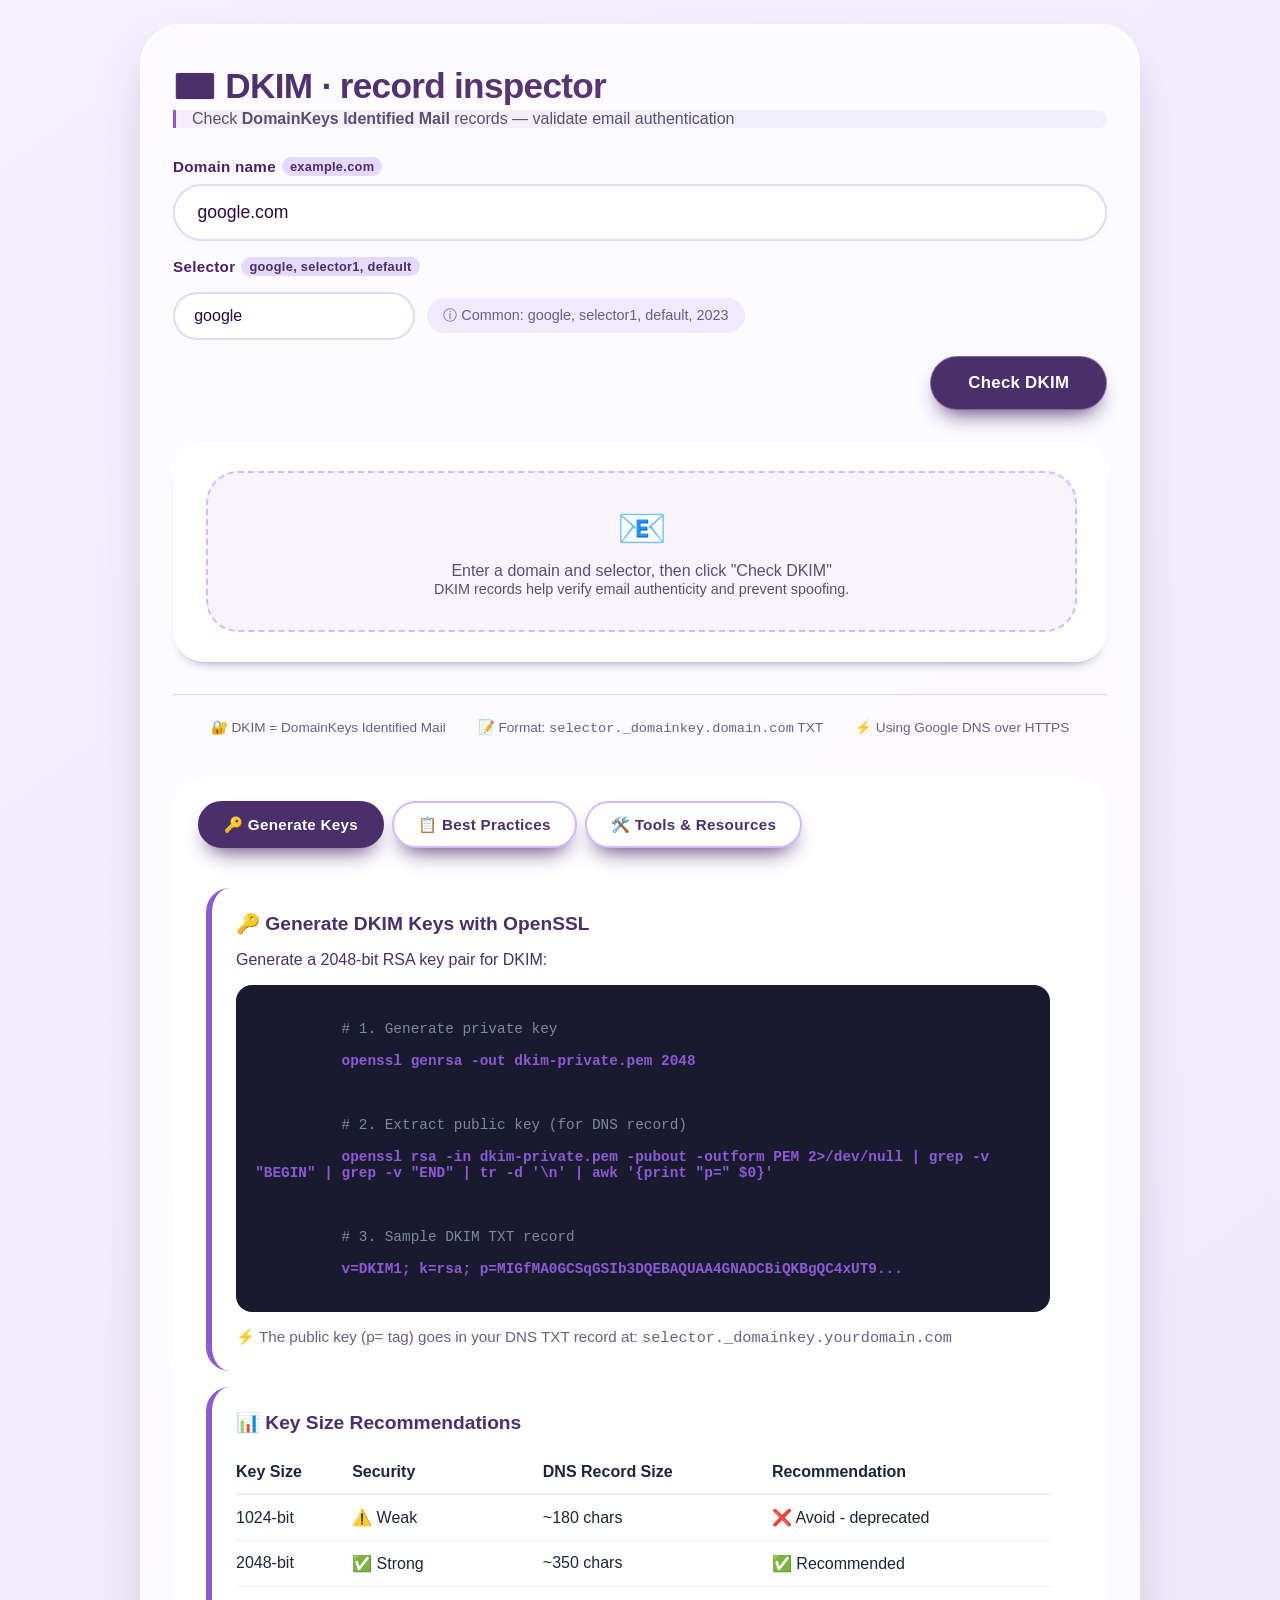
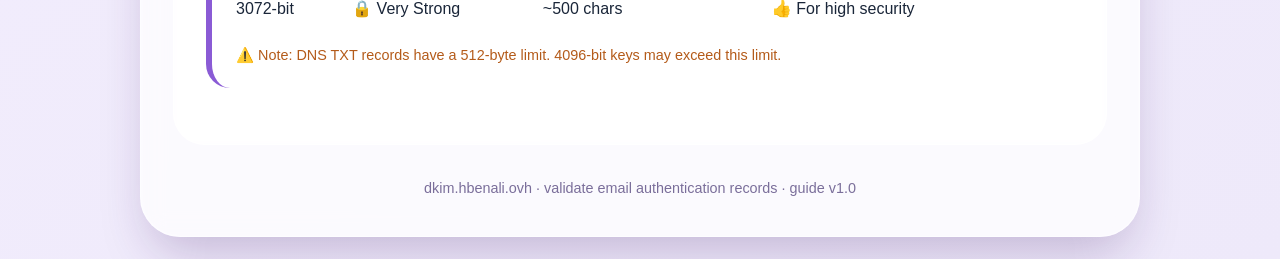
==== index.html @ 78fd2ccc "Add index.html" ====
<!DOCTYPE html>
<html lang="en">
<head>
  <meta charset="UTF-8">
  <meta name="viewport" content="width=device-width, initial-scale=1.0">
  <title>DKIM · record inspector & validator</title>
  
  <!-- SVG Favicon -->
  <link rel="icon" type="image/svg+xml" href="/favicon.svg">
  <link rel="alternate icon" href="/favicon.ico">
  <link rel="apple-touch-icon" href="/favicon.svg">
  <meta name="theme-color" content="#4a2f6b">
  
  <!-- modern clean CSS -->
  <style>
    * {
      margin: 0;
      padding: 0;
      box-sizing: border-box;
    }

    body {
      background: linear-gradient(145deg, #f5f0ff 0%, #eee9fa 100%);
      font-family: 'Inter', -apple-system, BlinkMacSystemFont, 'Segoe UI', Roboto, Helvetica, Arial, sans-serif;
      min-height: 100vh;
      display: flex;
      align-items: center;
      justify-content: center;
      padding: 1.5rem;
      color: #1a2639;
    }

    .glass-card {
      background: rgba(255, 255, 255, 0.75);
      backdrop-filter: blur(12px);
      -webkit-backdrop-filter: blur(12px);
      border-radius: 2.5rem;
      box-shadow: 0 25px 50px -12px rgba(60, 20, 100, 0.25), inset 0 1px 2px rgba(255,255,255,0.8);
      width: 100%;
      max-width: 1000px;
      padding: 2.5rem 2rem;
      border: 1px solid rgba(255,255,255,0.5);
      transition: box-shadow 0.2s;
    }

    h1 {
      font-size: 2.2rem;
      font-weight: 600;
      letter-spacing: -0.02em;
      background: linear-gradient(135deg, #4a2f6b, #6b3f7c);
      -webkit-background-clip: text;
      background-clip: text;
      color: transparent;
      margin-bottom: 0.2rem;
      display: flex;
      align-items: center;
      gap: 0.4rem;
    }

    .subhead {
      font-size: 1rem;
      font-weight: 400;
      color: #5a4e77;
      margin-bottom: 1.8rem;
      border-left: 3px solid #8a5bd5;
      padding-left: 1rem;
      background: rgba(90, 75, 140, 0.06);
      border-radius: 0 8px 8px 0;
    }

    .subhead code {
      background: #2f1e5e10;
      padding: 0.2rem 0.5rem;
      border-radius: 30px;
      font-weight: 500;
      color: #4a1e72;
    }

    .input-group {
      display: flex;
      flex-direction: column;
      gap: 0.5rem;
      margin-bottom: 2rem;
    }

    label {
      font-weight: 550;
      font-size: 0.95rem;
      letter-spacing: 0.02em;
      color: #4a1e6b;
      display: flex;
      align-items: center;
      gap: 6px;
    }

    label i {
      font-style: normal;
      background: #e4d9ff;
      padding: 2px 8px;
      border-radius: 30px;
      font-size: 0.8rem;
      color: #4a305c;
    }

    .domain-input-wrapper {
      display: flex;
      flex-wrap: wrap;
      gap: 0.75rem;
      align-items: center;
    }

    #domainInput {
      flex: 1 1 260px;
      padding: 1rem 1.4rem;
      font-size: 1.1rem;
      background: white;
      border: 2px solid rgba(100, 75, 200, 0.2);
      border-radius: 60px;
      outline: none;
      font-weight: 450;
      color: #2a0b3b;
      transition: 0.15s;
      box-shadow: 0 4px 8px rgba(0, 0, 0, 0.02);
    }

    #domainInput:focus {
      border-color: #7a5bd5;
      box-shadow: 0 8px 18px -8px rgba(100, 75, 200, 0.3);
    }

    #domainInput::placeholder {
      color: #ab9bc7;
      font-weight: 350;
      font-size: 1rem;
    }

    .selector-wrapper {
      display: flex;
      flex-wrap: wrap;
      gap: 0.75rem;
      align-items: center;
      margin-top: 0.5rem;
    }

    #selectorInput {
      flex: 0 1 200px;
      padding: 0.8rem 1.2rem;
      font-size: 1rem;
      background: white;
      border: 2px solid rgba(100, 75, 200, 0.2);
      border-radius: 60px;
      outline: none;
      font-weight: 450;
      color: #2a0b3b;
    }

    #selectorInput:focus {
      border-color: #7a5bd5;
    }

    .selector-help {
      font-size: 0.9rem;
      color: #6a5e8a;
      background: #f0e9ff;
      padding: 0.5rem 1rem;
      border-radius: 40px;
    }

    button {
      background: #4a2f6b;
      border: none;
      padding: 1rem 2.3rem;
      border-radius: 60px;
      font-weight: 600;
      font-size: 1.05rem;
      color: white;
      cursor: pointer;
      display: inline-flex;
      align-items: center;
      justify-content: center;
      gap: 8px;
      box-shadow: 0 12px 22px -10px #4a2f6b;
      transition: all 0.2s;
      border: 1px solid rgba(255, 255, 255, 0.3);
      letter-spacing: 0.3px;
      white-space: nowrap;
    }

    button:hover {
      background: #3a1f5b;
      transform: scale(1.02);
      box-shadow: 0 18px 28px -10px #3a1f5b;
    }

    button:active {
      transform: scale(0.98);
    }

    button:disabled {
      opacity: 0.5;
      pointer-events: none;
      filter: grayscale(0.3);
    }

    .loader {
      display: inline-block;
      width: 1.1rem;
      height: 1.1rem;
      border: 2px solid rgba(255,255,255,0.3);
      border-top: 2px solid white;
      border-radius: 50%;
      animation: spin 0.8s linear infinite;
      margin-right: 6px;
    }

    @keyframes spin { 0% { transform: rotate(0deg); } 100% { transform: rotate(360deg); } }

    .result-area {
      background: rgba(255,255,255,0.6);
      backdrop-filter: blur(4px);
      border-radius: 2rem;
      padding: 1.8rem 1.8rem 1.8rem 2rem;
      border: 1px solid white;
      margin-top: 1rem;
      box-shadow: inset 0 2px 4px rgba(255,255,255,0.8), 0 8px 14px -12px #2a1e5e;
    }

    .result-header {
      display: flex;
      align-items: center;
      gap: 12px;
      margin-bottom: 1.5rem;
      flex-wrap: wrap;
    }

    .result-header h2 {
      font-size: 1.3rem;
      font-weight: 550;
      color: #2a1b51;
    }

    .badge-domain {
      background: #e2d0ff;
      border-radius: 40px;
      padding: 0.3rem 1rem;
      font-family: 'SF Mono', 'Fira Code', monospace;
      font-weight: 550;
      font-size: 1rem;
      color: #2a123d;
      word-break: break-all;
      border: 1px solid white;
    }

    .record-card {
      background: white;
      border-radius: 30px;
      padding: 1.5rem;
      margin-bottom: 1rem;
      box-shadow: 0 4px 10px -6px #2a1e6b30;
      border-left: 6px solid #7a5bd5;
      font-family: 'SF Mono', 'Fira Code', monospace;
      font-size: 0.95rem;
      overflow-x: auto;
      white-space: pre-wrap;
      word-break: break-all;
    }

    .record-meta {
      display: flex;
      gap: 1rem;
      flex-wrap: wrap;
      margin-bottom: 1rem;
      padding-bottom: 1rem;
      border-bottom: 1px solid #f0e9ff;
    }

    .meta-item {
      background: #f0e9ff;
      padding: 0.4rem 1rem;
      border-radius: 30px;
      font-size: 0.9rem;
      color: #3a2a5a;
    }

    .validation-badge {
      display: inline-flex;
      align-items: center;
      gap: 0.3rem;
      padding: 0.4rem 1rem;
      border-radius: 30px;
      font-weight: 500;
    }

    .valid {
      background: #e1f7e1;
      color: #1a6b1a;
    }

    .invalid {
      background: #ffe1e1;
      color: #a13030;
    }

    .warning {
      background: #fff4e1;
      color: #b45b1a;
    }

    .tag-list {
      display: flex;
      flex-wrap: wrap;
      gap: 0.5rem;
      margin: 1rem 0;
    }

    .tag {
      background: #e9e0ff;
      padding: 0.3rem 0.8rem;
      border-radius: 20px;
      font-size: 0.85rem;
      font-family: monospace;
    }

    .tag-key {
      font-weight: 600;
      color: #4a2f6b;
    }

    .tag-value {
      color: #1a1a3a;
    }

    .empty-state {
      background: #f8f4ff;
      padding: 2rem 2rem;
      border-radius: 2rem;
      color: #5a4e77;
      font-weight: 400;
      display: flex;
      flex-direction: column;
      align-items: center;
      gap: 0.6rem;
      border: 2px dashed #d0bbff;
      text-align: center;
    }

    .empty-state span {
      font-size: 2.5rem;
    }

    .error-message {
      background: #ffeae9;
      border-left: 6px solid #d14545;
      padding: 1.3rem 1.8rem;
      border-radius: 40px;
      color: #a13030;
      font-weight: 480;
      display: flex;
      gap: 12px;
      align-items: center;
      box-shadow: 0 6px 12px -6px #d1454530;
    }

    /* New styles for guide section */
    .guide-section {
      margin-top: 2.5rem;
      padding: 1.5rem;
      background: rgba(255, 255, 255, 0.5);
      backdrop-filter: blur(4px);
      border-radius: 2rem;
      border: 1px solid rgba(255, 255, 255, 0.8);
    }

    .guide-tabs {
      display: flex;
      gap: 0.5rem;
      margin-bottom: 1.5rem;
      flex-wrap: wrap;
    }

    .tab-btn {
      background: white;
      border: 2px solid #d0bbff;
      padding: 0.8rem 1.5rem;
      border-radius: 40px;
      font-size: 0.95rem;
      font-weight: 600;
      color: #4a2f6b;
      cursor: pointer;
      transition: all 0.2s;
    }

    .tab-btn.active {
      background: #4a2f6b;
      color: white;
      border-color: #4a2f6b;
    }

    .tab-btn:hover {
      background: #e9d9ff;
      border-color: #8a5bd5;
    }

    .tab-btn.active:hover {
      background: #3a1f5b;
    }

    .tab-content {
      display: none;
      padding: 1rem 0.5rem;
    }

    .tab-content.active {
      display: block;
    }

    .guide-card {
      background: white;
      border-radius: 1.5rem;
      padding: 1.5rem;
      margin-bottom: 1rem;
      border-left: 6px solid #8a5bd5;
    }

    .guide-card h3 {
      color: #4a2f6b;
      margin-bottom: 1rem;
      font-size: 1.2rem;
      display: flex;
      align-items: center;
      gap: 0.5rem;
    }

    .code-block {
      background: #1a1a2e;
      color: #f0e9ff;
      padding: 1.2rem;
      border-radius: 1rem;
      font-family: 'SF Mono', monospace;
      font-size: 0.9rem;
      overflow-x: auto;
      white-space: pre-wrap;
      margin: 1rem 0;
    }

    .command-line {
      color: #8a5bd5;
      font-weight: 600;
    }

    .comment {
      color: #7a8b9c;
    }

    .recommendation-list {
      list-style: none;
    }

    .recommendation-list li {
      padding: 0.8rem 0;
      border-bottom: 1px solid #f0e9ff;
      display: flex;
      align-items: center;
      gap: 1rem;
    }

    .recommendation-list li:last-child {
      border-bottom: none;
    }

    .rec-icon {
      font-size: 1.2rem;
      min-width: 2rem;
    }

    .rec-content {
      flex: 1;
    }

    .rec-title {
      font-weight: 600;
      color: #4a2f6b;
    }

    .rec-desc {
      font-size: 0.9rem;
      color: #6a5e8a;
    }

    .tool-grid {
      display: grid;
      grid-template-columns: repeat(auto-fit, minmax(250px, 1fr));
      gap: 1rem;
      margin-top: 1rem;
    }

    .tool-card {
      background: #f8f4ff;
      border-radius: 1.2rem;
      padding: 1.2rem;
      text-align: center;
    }

    .tool-card a {
      color: #4a2f6b;
      text-decoration: none;
      font-weight: 600;
    }

    .tool-card a:hover {
      text-decoration: underline;
    }

    .note {
      margin-top: 2rem;
      font-size: 0.85rem;
      color: #6a5e8a;
      display: flex;
      justify-content: center;
      gap: 2rem;
      flex-wrap: wrap;
      border-top: 1px solid #ddd0fa;
      padding-top: 1.5rem;
    }

    .note a {
      color: #4a2f6b;
      font-weight: 550;
      text-decoration: none;
      border-bottom: 1px dotted;
    }

    .note a:hover { border-bottom: 2px solid; }

    footer {
      margin-top: 2.2rem;
      text-align: center;
      font-size: 0.9rem;
      color: #7a6e9a;
    }
  </style>
</head>
<body>
<div class="glass-card">
  <h1>
    <span>📧 DKIM · record inspector</span>
  </h1>
  <div class="subhead">
    Check <strong>DomainKeys Identified Mail</strong> records — validate email authentication
  </div>

  <!-- main input group -->
  <div class="input-group">
    <label>
      <span>Domain name</span>
      <i>example.com</i>
    </label>
    <div class="domain-input-wrapper">
      <input type="text" id="domainInput" placeholder="e.g. example.com" value="google.com" spellcheck="false" autocomplete="off">
    </div>
    
    <label style="margin-top: 0.5rem;">
      <span>Selector</span>
      <i>google, selector1, default</i>
    </label>
    <div class="selector-wrapper">
      <input type="text" id="selectorInput" placeholder="e.g. google" value="google">
      <span class="selector-help">ⓘ Common: google, selector1, default, 2023</span>
    </div>
    
    <div style="display: flex; justify-content: flex-end; margin-top: 0.5rem;">
      <button id="checkBtn">
        <span id="btnText">Check DKIM</span>
        <span id="btnLoader" style="display: none;"></span>
      </button>
    </div>
  </div>

  <!-- dynamic result card -->
  <div class="result-area" id="resultContainer">
    <!-- default info / placeholder -->
    <div class="empty-state" id="placeholderState">
      <span>📧</span>
      <div>Enter a domain and selector, then click "Check DKIM"<br> <span style="font-size:0.9rem;">DKIM records help verify email authenticity and prevent spoofing.</span></div>
    </div>

    <!-- these sections are dynamically filled -->
    <div id="recordsContainer" style="display: none;"></div>
    <div id="errorContainer" style="display: none;"></div>
  </div>

  <!-- DKIM explanation -->
  <div class="note">
    <span>🔐 DKIM = DomainKeys Identified Mail</span>
    <span>📝 Format: <code>selector._domainkey.domain.com</code> TXT</span>
    <span>⚡ Using Google DNS over HTTPS</span>
  </div>

  <!-- NEW: How to Generate DKIM Keys & Recommendations Section -->
  <div class="guide-section">
    <div class="guide-tabs">
      <button class="tab-btn active" id="tabGenerate">🔑 Generate Keys</button>
      <button class="tab-btn" id="tabRecommend">📋 Best Practices</button>
      <button class="tab-btn" id="tabTools">🛠️ Tools & Resources</button>
    </div>

    <!-- Generate Keys Tab -->
    <div class="tab-content active" id="generateTab">
      <div class="guide-card">
        <h3>🔑 Generate DKIM Keys with OpenSSL</h3>
        <p style="margin-bottom: 1rem; color: #4a2f6b;">Generate a 2048-bit RSA key pair for DKIM:</p>
        
        <div class="code-block">
          <span class="comment"># 1. Generate private key</span><br>
          <span class="command-line">openssl genrsa -out dkim-private.pem 2048</span><br><br>
          
          <span class="comment"># 2. Extract public key (for DNS record)</span><br>
          <span class="command-line">openssl rsa -in dkim-private.pem -pubout -outform PEM 2>/dev/null | grep -v "BEGIN" | grep -v "END" | tr -d '\n' | awk '{print "p=" $0}'</span><br><br>
          
          <span class="comment"># 3. Sample DKIM TXT record</span><br>
          <span class="command-line">v=DKIM1; k=rsa; p=MIGfMA0GCSqGSIb3DQEBAQUAA4GNADCBiQKBgQC4xUT9...</span>
        </div>

        <p style="margin-top: 1rem; font-size: 0.95rem; color: #6a5e8a;">
          ⚡ The public key (p= tag) goes in your DNS TXT record at: <code>selector._domainkey.yourdomain.com</code>
        </p>
      </div>

      <div class="guide-card">
        <h3>📊 Key Size Recommendations</h3>
        <table style="width: 100%; border-collapse: collapse;">
          <tr style="border-bottom: 2px solid #f0e9ff;">
            <th style="text-align: left; padding: 0.8rem 0;">Key Size</th>
            <th style="text-align: left; padding: 0.8rem 0;">Security</th>
            <th style="text-align: left; padding: 0.8rem 0;">DNS Record Size</th>
            <th style="text-align: left; padding: 0.8rem 0;">Recommendation</th>
          </tr>
          <tr style="border-bottom: 1px solid #f0e9ff;">
            <td style="padding: 0.8rem 0;">1024-bit</td>
            <td style="padding: 0.8rem 0;">⚠️ Weak</td>
            <td style="padding: 0.8rem 0;">~180 chars</td>
            <td style="padding: 0.8rem 0;">❌ Avoid - deprecated</td>
          </tr>
          <tr style="border-bottom: 1px solid #f0e9ff;">
            <td style="padding: 0.8rem 0;">2048-bit</td>
            <td style="padding: 0.8rem 0;">✅ Strong</td>
            <td style="padding: 0.8rem 0;">~350 chars</td>
            <td style="padding: 0.8rem 0;">✅ Recommended</td>
          </tr>
          <tr>
            <td style="padding: 0.8rem 0;">3072-bit</td>
            <td style="padding: 0.8rem 0;">🔒 Very Strong</td>
            <td style="padding: 0.8rem 0;">~500 chars</td>
            <td style="padding: 0.8rem 0;">👍 For high security</td>
          </tr>
        </table>
        <p style="margin-top: 1rem; font-size: 0.9rem; color: #b45b1a;">
          ⚠️ Note: DNS TXT records have a 512-byte limit. 4096-bit keys may exceed this limit.
        </p>
      </div>
    </div>

    <!-- Best Practices Tab -->
    <div class="tab-content" id="recommendTab">
      <div class="guide-card">
        <h3>📋 DKIM Best Practices (2026)</h3>
        <ul class="recommendation-list">
          <li>
            <span class="rec-icon">🔑</span>
            <div class="rec-content">
              <div class="rec-title">Use 2048-bit keys minimum</div>
              <div class="rec-desc">1024-bit is considered weak and may be rejected by some receivers</div>
            </div>
          </li>
          <li>
            <span class="rec-icon">🔄</span>
            <div class="rec-content">
              <div class="rec-title">Rotate keys every 6-12 months</div>
              <div class="rec-desc">Generate new keys and update DNS before expiring old ones</div>
            </div>
          </li>
          <li>
            <span class="rec-icon">📝</span>
            <div class="rec-content">
              <div class="rec-title">Use multiple selectors</div>
              <div class="rec-desc">Maintain at least two selectors for smooth key rotation (e.g., selector1, selector2)</div>
            </div>
          </li>
          <li>
            <span class="rec-icon">⚙️</span>
            <div class="rec-content">
              <div class="rec-title">Include all required tags</div>
              <div class="rec-desc">v=DKIM1, p=[public key] are mandatory. Add h=sha256 for better security</div>
            </div>
          </li>
          <li>
            <span class="rec-icon">🌐</span>
            <div class="rec-content">
              <div class="rec-title">Publish DKIM for all sending domains</div>
              <div class="rec-desc">Even if you don't send much, it prevents impersonation</div>
            </div>
          </li>
          <li>
            <span class="rec-icon">📊</span>
            <div class="rec-content">
              <div class="rec-title">Monitor DKIM alignment with DMARC</div>
              <div class="rec-desc">Use DMARC reports to ensure your DKIM is being validated</div>
            </div>
          </li>
        </ul>
      </div>

      <div class="guide-card">
        <h3>🔧 DKIM Tag Reference</h3>
        <table style="width: 100%; border-collapse: collapse;">
          <tr style="border-bottom: 2px solid #f0e9ff;">
            <th style="text-align: left; padding: 0.5rem;">Tag</th>
            <th style="text-align: left; padding: 0.5rem;">Required</th>
            <th style="text-align: left; padding: 0.5rem;">Description</th>
          </tr>
          <tr style="border-bottom: 1px solid #f0e9ff;">
            <td style="padding: 0.5rem;"><code>v=</code></td>
            <td style="padding: 0.5rem;">✅ Yes</td>
            <td style="padding: 0.5rem;">Version - must be "DKIM1"</td>
          </tr>
          <tr style="border-bottom: 1px solid #f0e9ff;">
            <td style="padding: 0.5rem;"><code>p=</code></td>
            <td style="padding: 0.5rem;">✅ Yes</td>
            <td style="padding: 0.5rem;">Public key (base64)</td>
          </tr>
          <tr style="border-bottom: 1px solid #f0e9ff;">
            <td style="padding: 0.5rem;"><code>k=</code></td>
            <td style="padding: 0.5rem;">❌ No</td>
            <td style="padding: 0.5rem;">Key type (rsa is default)</td>
          </tr>
          <tr style="border-bottom: 1px solid #f0e9ff;">
            <td style="padding: 0.5rem;"><code>h=</code></td>
            <td style="padding: 0.5rem;">❌ No</td>
            <td style="padding: 0.5rem;">Hash algorithms (sha256 recommended)</td>
          </tr>
          <tr style="border-bottom: 1px solid #f0e9ff;">
            <td style="padding: 0.5rem;"><code>s=</code></td>
            <td style="padding: 0.5rem;">❌ No</td>
            <td style="padding: 0.5rem;">Service type (email is default)</td>
          </tr>
          <tr>
            <td style="padding: 0.5rem;"><code>t=</code></td>
            <td style="padding: 0.5rem;">❌ No</td>
            <td style="padding: 0.5rem;">Flags (y=testing, s=strict)</td>
          </tr>
        </table>
      </div>
    </div>

    <!-- Tools & Resources Tab -->
    <div class="tab-content" id="toolsTab">
      <div class="tool-grid">
        <div class="tool-card">
          <div style="font-size: 2rem; margin-bottom: 0.5rem;">🔧</div>
          <a href="https://www.dkimcore.org/tools/" target="_blank">DKIM Core Tools</a>
          <p style="font-size: 0.85rem; color: #6a5e8a; margin-top: 0.5rem;">Key generation and validation</p>
        </div>
        <div class="tool-card">
          <div style="font-size: 2rem; margin-bottom: 0.5rem;">📨</div>
          <a href="https://www.mail-tester.com/" target="_blank">Mail Tester</a>
          <p style="font-size: 0.85rem; color: #6a5e8a; margin-top: 0.5rem;">Check your email authentication</p>
        </div>
        <div class="tool-card">
          <div style="font-size: 2rem; margin-bottom: 0.5rem;">🔍</div>
          <a href="https://dmarcian.com/dkim-inspector/" target="_blank">DMARCIAN DKIM Inspector</a>
          <p style="font-size: 0.85rem; color: #6a5e8a; margin-top: 0.5rem;">Advanced DKIM validation</p>
        </div>
        <div class="tool-card">
          <div style="font-size: 2rem; margin-bottom: 0.5rem;">📊</div>
          <a href="https://www.dmarcanalyzer.com/dkim/dkim-check/" target="_blank">DKIM Checker</a>
          <p style="font-size: 0.85rem; color: #6a5e8a; margin-top: 0.5rem;">Alternative validation tool</p>
        </div>
      </div>

      <div class="guide-card" style="margin-top: 1rem;">
        <h3>📚 Command Line Tools</h3>
        <div class="code-block">
          <span class="comment"># Generate with OpenSSL (Linux/macOS)</span><br>
          <span class="command-line">openssl genrsa -out private.pem 2048</span><br>
          <span class="command-line">openssl rsa -in private.pem -pubout -out public.pem</span><br><br>
          
          <span class="comment"># Using Python (alternative)</span><br>
          <span class="command-line">python3 -c "from Crypto.PublicKey import RSA; key = RSA.generate(2048); print(key.export_key().decode()); print(key.publickey().export_key().decode())"</span>
        </div>
      </div>
    </div>
  </div>

  <footer>
    dkim.hbenali.ovh · validate email authentication records · guide v1.0
  </footer>
</div>

<script>
  (function() {
    // DOM elements
    const domainInput = document.getElementById('domainInput');
    const selectorInput = document.getElementById('selectorInput');
    const checkBtn = document.getElementById('checkBtn');
    const btnText = document.getElementById('btnText');
    const btnLoader = document.getElementById('btnLoader');
    const resultContainer = document.getElementById('resultContainer');
    const placeholderState = document.getElementById('placeholderState');
    const recordsContainer = document.getElementById('recordsContainer');
    const errorContainer = document.getElementById('errorContainer');

    // Tab elements
    const tabGenerate = document.getElementById('tabGenerate');
    const tabRecommend = document.getElementById('tabRecommend');
    const tabTools = document.getElementById('tabTools');
    const generateTab = document.getElementById('generateTab');
    const recommendTab = document.getElementById('recommendTab');
    const toolsTab = document.getElementById('toolsTab');

    // Tab switching
    function switchTab(activeTab, activeContent) {
      // Remove active class from all tabs
      [tabGenerate, tabRecommend, tabTools].forEach(t => t.classList.remove('active'));
      [generateTab, recommendTab, toolsTab].forEach(t => t.classList.remove('active'));
      
      // Add active class to selected tab and content
      activeTab.classList.add('active');
      activeContent.classList.add('active');
    }

    tabGenerate.addEventListener('click', () => switchTab(tabGenerate, generateTab));
    tabRecommend.addEventListener('click', () => switchTab(tabRecommend, recommendTab));
    tabTools.addEventListener('click', () => switchTab(tabTools, toolsTab));

    // Helper to show/hide containers
    function setActiveView(view) {
      placeholderState.style.display = 'none';
      recordsContainer.style.display = 'none';
      errorContainer.style.display = 'none';
      
      if (view === 'placeholder') {
        placeholderState.style.display = 'flex';
      } else if (view === 'records') {
        recordsContainer.style.display = 'block';
      } else if (view === 'error') {
        errorContainer.style.display = 'block';
      }
    }

    // Initial state
    setActiveView('placeholder');

    // Parse DKIM record and extract tags
    function parseDKIMRecord(record) {
      const tags = [];
      // Remove quotes and split by semicolons
      let cleanRecord = record.replace(/^"|"$/g, '').replace(/\\"/g, '"');
      
      // Split by semicolons but respect quoted strings
      const parts = cleanRecord.split(';');
      
      for (let part of parts) {
        part = part.trim();
        if (!part) continue;
        
        const match = part.match(/^([a-zA-Z0-9]+)=(.+)$/);
        if (match) {
          tags.push({
            key: match[1],
            value: match[2].replace(/^"|"$/g, '') // Remove surrounding quotes
          });
        }
      }
      return tags;
    }

    // Validate DKIM record
    function validateDKIM(tags) {
      const validation = {
        valid: true,
        messages: [],
        warnings: []
      };

      const tagMap = {};
      tags.forEach(t => tagMap[t.key] = t.value);

      // Check required v= tag
      if (!tagMap.v) {
        validation.valid = false;
        validation.messages.push('Missing required "v=DKIM1" tag');
      } else if (tagMap.v !== 'DKIM1') {
        validation.valid = false;
        validation.messages.push('Version must be "DKIM1"');
      }

      // Check for public key
      if (!tagMap.p) {
        validation.valid = false;
        validation.messages.push('Missing public key (p= tag)');
      } else if (tagMap.p === '') {
        validation.warnings.push('Public key is empty (revoked)');
      }

      // Check key type
      if (tagMap.k && tagMap.k !== 'rsa') {
        validation.warnings.push(`Uncommon key type: ${tagMap.k}`);
      }

      // Check hash algorithms
      if (tagMap.h) {
        const hashes = tagMap.h.split(':');
        if (hashes.includes('sha1')) {
          validation.warnings.push('SHA-1 is deprecated for DKIM');
        }
      }

      // Check service types
      if (tagMap.s && tagMap.s !== '*') {
        const services = tagMap.s.split(':');
        if (!services.includes('email')) {
          validation.warnings.push('Service type may not include email');
        }
      }

      return validation;
    }

    // Render DKIM record with validation
    function renderDKIMResult(domain, selector, record) {
      const tags = parseDKIMRecord(record);
      const validation = validateDKIM(tags);
      
      let tagsHtml = '';
      tags.forEach(tag => {
        tagsHtml += `
          <span class="tag">
            <span class="tag-key">${escapeHtml(tag.key)}</span>=<span class="tag-value">${escapeHtml(tag.value)}</span>
          </span>
        `;
      });

      let validationHtml = '';
      if (validation.valid) {
        validationHtml += `<span class="validation-badge valid">✅ Valid DKIM record</span>`;
      } else {
        validationHtml += `<span class="validation-badge invalid">❌ Invalid DKIM record</span>`;
      }
      
      validation.messages.forEach(msg => {
        validationHtml += `<span class="validation-badge invalid">⚠️ ${escapeHtml(msg)}</span>`;
      });
      
      validation.warnings.forEach(warning => {
        validationHtml += `<span class="validation-badge warning">⚠️ ${escapeHtml(warning)}</span>`;
      });

      const dkimDomain = `${selector}._domainkey.${domain}`;

      recordsContainer.innerHTML = `
        <div class="result-header">
          <h2>📨 DKIM record for</h2>
          <span class="badge-domain">${escapeHtml(dkimDomain)}</span>
        </div>
        
        <div class="record-meta">
          <span class="meta-item">📌 Selector: ${escapeHtml(selector)}</span>
          <span class="meta-item">🌐 Domain: ${escapeHtml(domain)}</span>
        </div>
        
        <div class="tag-list">
          ${tagsHtml}
        </div>
        
        <div style="display: flex; flex-wrap: wrap; gap: 0.5rem; margin: 1rem 0;">
          ${validationHtml}
        </div>
        
        <div class="record-card">
          ${escapeHtml(record)}
        </div>
        
        <div style="margin-top: 1rem; font-size:0.9rem; background: #f0e9ff; padding:1rem; border-radius:30px;">
          <strong>📋 DNS lookup:</strong> ${escapeHtml(dkimDomain)} IN TXT
        </div>
      `;
    }

    // Escape HTML
    function escapeHtml(unsafe) {
      if (!unsafe) return '';
      return unsafe.replace(/[&<>"]/g, function(m) {
        if (m === '&') return '&amp;';
        if (m === '<') return '&lt;';
        if (m === '>') return '&gt;';
        if (m === '"') return '&quot;';
        return m;
      });
    }

    // Loading state
    function setLoading(isLoading) {
      checkBtn.disabled = isLoading;
      btnText.textContent = isLoading ? 'Checking' : 'Check DKIM';
      btnLoader.style.display = isLoading ? 'inline-block' : 'none';
      btnLoader.className = isLoading ? 'loader' : '';
    }

    // DKIM lookup function
    async function queryDKIM(domain, selector) {
      let cleanDomain = domain.trim().replace(/\.+$/, '');
      let cleanSelector = selector.trim().replace(/\.+$/, '');
      
      if (!cleanDomain) throw new Error('Please enter a domain');
      if (!cleanSelector) throw new Error('Please enter a selector');
      
      // Construct DKIM domain: selector._domainkey.domain.com
      const dkimDomain = `${cleanSelector}._domainkey.${cleanDomain}`;
      
      const url = `https://dns.google/resolve?name=${encodeURIComponent(dkimDomain)}&type=TXT`;
      
      const response = await fetch(url);
      if (!response.ok) throw new Error(`DNS query failed (HTTP ${response.status})`);
      
      const data = await response.json();
      
      if (data.Status === 3) {
        throw new Error(`No DKIM record found for "${dkimDomain}"`);
      } else if (data.Status !== 0) {
        const reason = data.Comment || `DNS error code ${data.Status}`;
        throw new Error(`DNS lookup error: ${reason}`);
      }
      
      const answers = data.Answer || [];
      // Find TXT records (type 16)
      const txtRecords = answers.filter(r => r.type === 16);
      
      if (txtRecords.length === 0) {
        throw new Error(`No TXT records found for "${dkimDomain}"`);
      }
      
      // Combine multiple strings if needed (DKIM records can be split)
      let fullRecord = '';
      txtRecords.forEach(r => {
        if (r.data) {
          // TXT data might be quoted, remove outer quotes
          let txt = r.data.replace(/^"|"$/g, '');
          fullRecord += txt;
        }
      });
      
      return {
        domain: cleanDomain,
        selector: cleanSelector,
        dkimDomain: dkimDomain,
        record: fullRecord,
        raw: txtRecords
      };
    }

    // Main lookup function
    async function performLookup() {
      const domain = domainInput.value.trim();
      const selector = selectorInput.value.trim();
      
      if (!domain || !selector) {
        setActiveView('error');
        errorContainer.innerHTML = `
          <div class="error-message">
            <span style="font-size:2rem;">⚠️</span>
            <div><strong>Missing information</strong><br>Please enter both domain and selector</div>
          </div>
        `;
        return;
      }
      
      setLoading(true);
      try {
        const result = await queryDKIM(domain, selector);
        renderDKIMResult(result.domain, result.selector, result.record);
        setActiveView('records');
      } catch (err) {
        errorContainer.innerHTML = `
          <div class="error-message">
            <span style="font-size:2rem;">⚠️</span>
            <div><strong>Error checking DKIM</strong><br>${escapeHtml(err.message)}</div>
          </div>
        `;
        setActiveView('error');
      } finally {
        setLoading(false);
      }
    }

    // Event listeners
    checkBtn.addEventListener('click', performLookup);
    
    domainInput.addEventListener('keypress', (e) => {
      if (e.key === 'Enter') performLookup();
    });
    
    selectorInput.addEventListener('keypress', (e) => {
      if (e.key === 'Enter') performLookup();
    });

    // Handle URL parameters
    function handleUrlParameter() {
      const urlParams = new URLSearchParams(window.location.search);
      const domainParam = urlParams.get('domain');
      const selectorParam = urlParams.get('selector');
      
      if (domainParam) domainInput.value = domainParam;
      if (selectorParam) selectorInput.value = selectorParam;
      
      if (domainParam && selectorParam) {
        performLookup();
      }
    }

    window.addEventListener('load', handleUrlParameter);
  })();
</script>
</body>
</html>
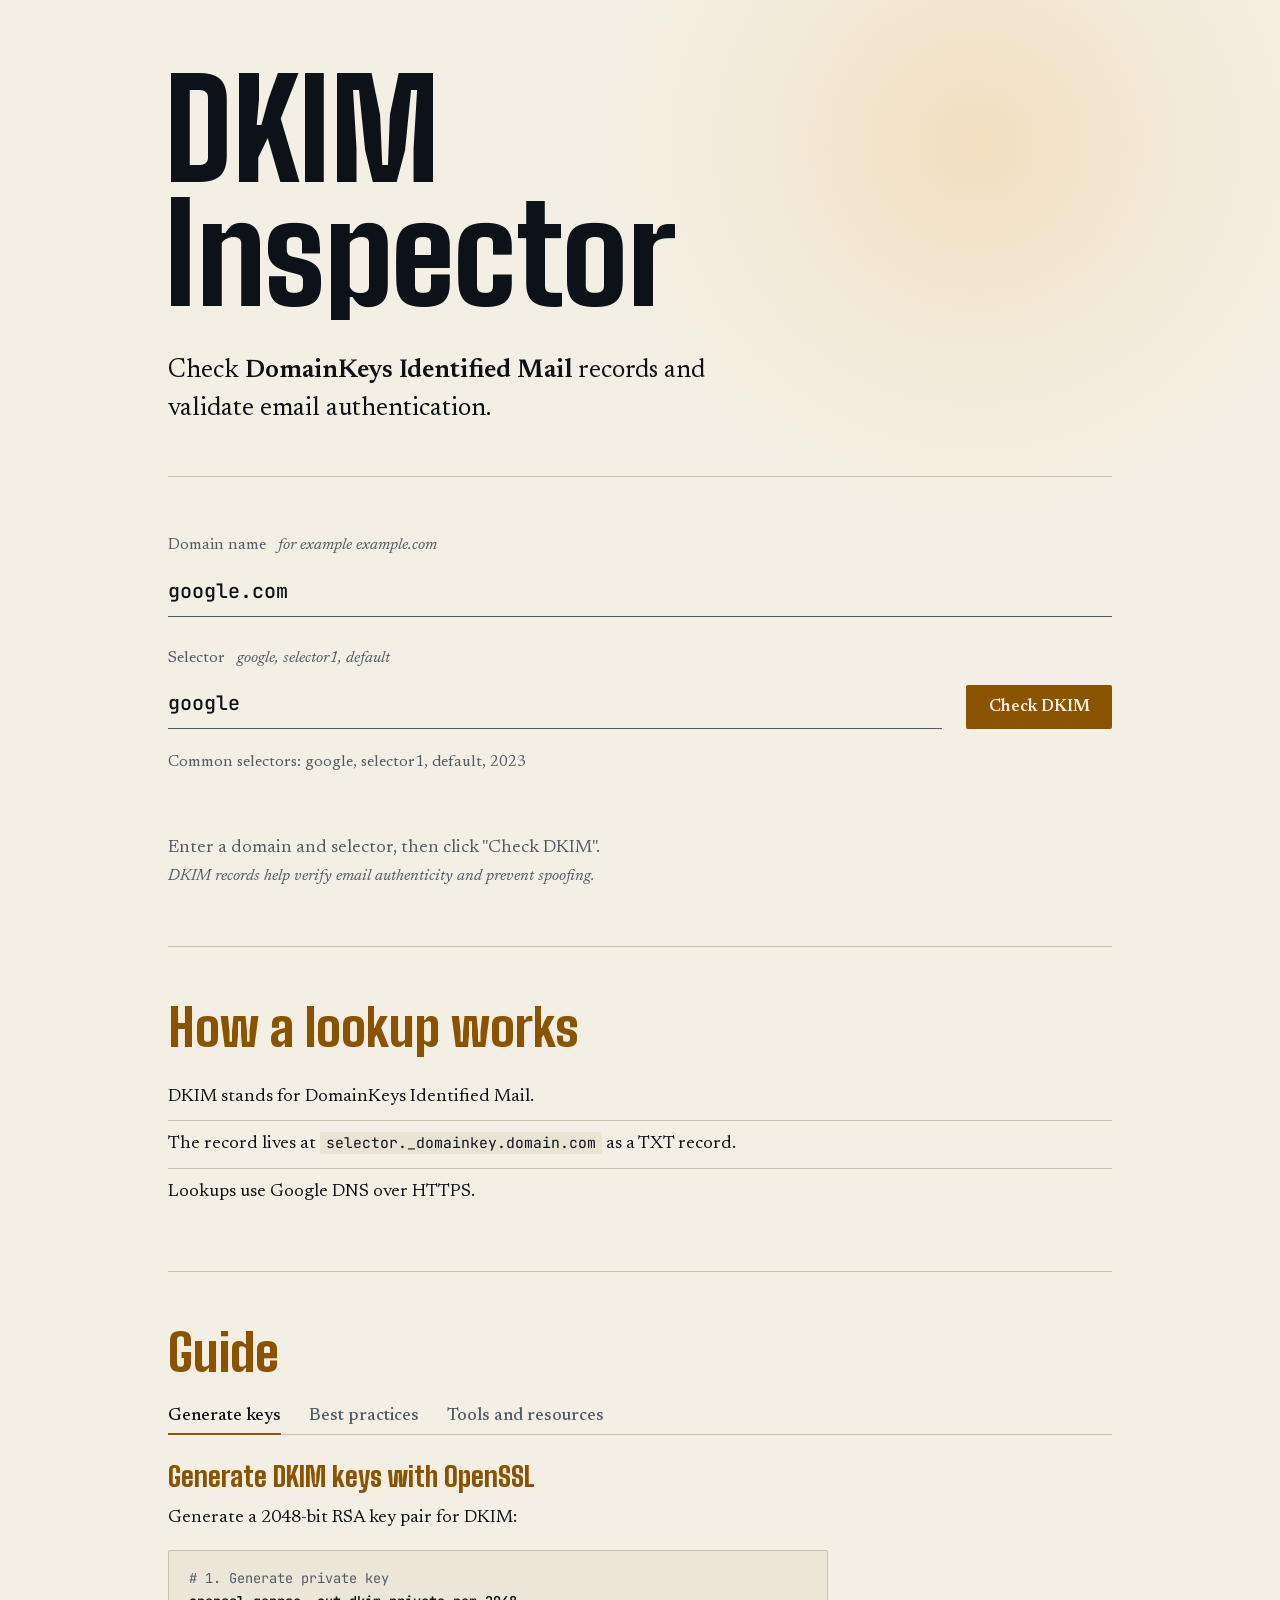
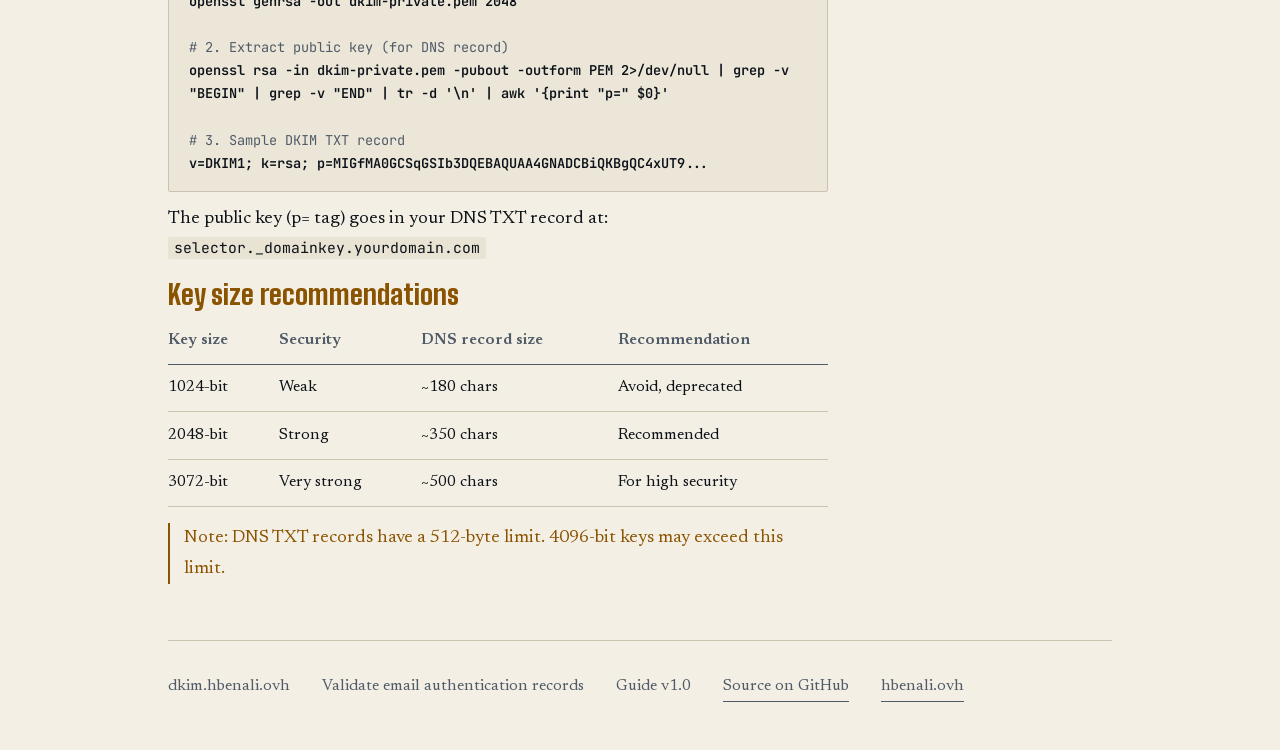
==== commit 4a97cc80: "feat: redesign in the new dark editorial system with system light mode Same visual system as the sib" ====
--- a/index.html
+++ b/index.html
@@ -3,1122 +3,163 @@
 <head>
   <meta charset="UTF-8">
   <meta name="viewport" content="width=device-width, initial-scale=1.0">
-  <title>DKIM · record inspector & validator</title>
-  
-  <!-- SVG Favicon -->
+  <title>DKIM · record inspector &amp; validator</title>
+
+  <meta http-equiv="Content-Security-Policy" content="default-src 'self'; script-src 'self'; style-src 'self'; font-src 'self'; img-src 'self' data:; connect-src 'self' https://dns.google; object-src 'none'; base-uri 'self'; form-action 'self'">
+  <meta name="referrer" content="strict-origin-when-cross-origin">
+
   <link rel="icon" type="image/svg+xml" href="/favicon.svg">
   <link rel="alternate icon" href="/favicon.ico">
-  <link rel="apple-touch-icon" href="/favicon.svg">
-  <meta name="theme-color" content="#4a2f6b">
-  
-  <!-- modern clean CSS -->
-  <style>
-    * {
-      margin: 0;
-      padding: 0;
-      box-sizing: border-box;
-    }
+  <link rel="apple-touch-icon" href="/apple-touch-icon.png">
+  <meta name="color-scheme" content="dark light">
+  <meta name="theme-color" content="#0c1218" media="(prefers-color-scheme: dark)">
+  <meta name="theme-color" content="#f4efe4" media="(prefers-color-scheme: light)">
 
-    body {
-      background: linear-gradient(145deg, #f5f0ff 0%, #eee9fa 100%);
-      font-family: 'Inter', -apple-system, BlinkMacSystemFont, 'Segoe UI', Roboto, Helvetica, Arial, sans-serif;
-      min-height: 100vh;
-      display: flex;
-      align-items: center;
-      justify-content: center;
-      padding: 1.5rem;
-      color: #1a2639;
-    }
-
-    .glass-card {
-      background: rgba(255, 255, 255, 0.75);
-      backdrop-filter: blur(12px);
-      -webkit-backdrop-filter: blur(12px);
-      border-radius: 2.5rem;
-      box-shadow: 0 25px 50px -12px rgba(60, 20, 100, 0.25), inset 0 1px 2px rgba(255,255,255,0.8);
-      width: 100%;
-      max-width: 1000px;
-      padding: 2.5rem 2rem;
-      border: 1px solid rgba(255,255,255,0.5);
-      transition: box-shadow 0.2s;
-    }
-
-    h1 {
-      font-size: 2.2rem;
-      font-weight: 600;
-      letter-spacing: -0.02em;
-      background: linear-gradient(135deg, #4a2f6b, #6b3f7c);
-      -webkit-background-clip: text;
-      background-clip: text;
-      color: transparent;
-      margin-bottom: 0.2rem;
-      display: flex;
-      align-items: center;
-      gap: 0.4rem;
-    }
-
-    .subhead {
-      font-size: 1rem;
-      font-weight: 400;
-      color: #5a4e77;
-      margin-bottom: 1.8rem;
-      border-left: 3px solid #8a5bd5;
-      padding-left: 1rem;
-      background: rgba(90, 75, 140, 0.06);
-      border-radius: 0 8px 8px 0;
-    }
-
-    .subhead code {
-      background: #2f1e5e10;
-      padding: 0.2rem 0.5rem;
-      border-radius: 30px;
-      font-weight: 500;
-      color: #4a1e72;
-    }
-
-    .input-group {
-      display: flex;
-      flex-direction: column;
-      gap: 0.5rem;
-      margin-bottom: 2rem;
-    }
-
-    label {
-      font-weight: 550;
-      font-size: 0.95rem;
-      letter-spacing: 0.02em;
-      color: #4a1e6b;
-      display: flex;
-      align-items: center;
-      gap: 6px;
-    }
-
-    label i {
-      font-style: normal;
-      background: #e4d9ff;
-      padding: 2px 8px;
-      border-radius: 30px;
-      font-size: 0.8rem;
-      color: #4a305c;
-    }
-
-    .domain-input-wrapper {
-      display: flex;
-      flex-wrap: wrap;
-      gap: 0.75rem;
-      align-items: center;
-    }
-
-    #domainInput {
-      flex: 1 1 260px;
-      padding: 1rem 1.4rem;
-      font-size: 1.1rem;
-      background: white;
-      border: 2px solid rgba(100, 75, 200, 0.2);
-      border-radius: 60px;
-      outline: none;
-      font-weight: 450;
-      color: #2a0b3b;
-      transition: 0.15s;
-      box-shadow: 0 4px 8px rgba(0, 0, 0, 0.02);
-    }
-
-    #domainInput:focus {
-      border-color: #7a5bd5;
-      box-shadow: 0 8px 18px -8px rgba(100, 75, 200, 0.3);
-    }
-
-    #domainInput::placeholder {
-      color: #ab9bc7;
-      font-weight: 350;
-      font-size: 1rem;
-    }
-
-    .selector-wrapper {
-      display: flex;
-      flex-wrap: wrap;
-      gap: 0.75rem;
-      align-items: center;
-      margin-top: 0.5rem;
-    }
-
-    #selectorInput {
-      flex: 0 1 200px;
-      padding: 0.8rem 1.2rem;
-      font-size: 1rem;
-      background: white;
-      border: 2px solid rgba(100, 75, 200, 0.2);
-      border-radius: 60px;
-      outline: none;
-      font-weight: 450;
-      color: #2a0b3b;
-    }
-
-    #selectorInput:focus {
-      border-color: #7a5bd5;
-    }
-
-    .selector-help {
-      font-size: 0.9rem;
-      color: #6a5e8a;
-      background: #f0e9ff;
-      padding: 0.5rem 1rem;
-      border-radius: 40px;
-    }
-
-    button {
-      background: #4a2f6b;
-      border: none;
-      padding: 1rem 2.3rem;
-      border-radius: 60px;
-      font-weight: 600;
-      font-size: 1.05rem;
-      color: white;
-      cursor: pointer;
-      display: inline-flex;
-      align-items: center;
-      justify-content: center;
-      gap: 8px;
-      box-shadow: 0 12px 22px -10px #4a2f6b;
-      transition: all 0.2s;
-      border: 1px solid rgba(255, 255, 255, 0.3);
-      letter-spacing: 0.3px;
-      white-space: nowrap;
-    }
-
-    button:hover {
-      background: #3a1f5b;
-      transform: scale(1.02);
-      box-shadow: 0 18px 28px -10px #3a1f5b;
-    }
-
-    button:active {
-      transform: scale(0.98);
-    }
-
-    button:disabled {
-      opacity: 0.5;
-      pointer-events: none;
-      filter: grayscale(0.3);
-    }
-
-    .loader {
-      display: inline-block;
-      width: 1.1rem;
-      height: 1.1rem;
-      border: 2px solid rgba(255,255,255,0.3);
-      border-top: 2px solid white;
-      border-radius: 50%;
-      animation: spin 0.8s linear infinite;
-      margin-right: 6px;
-    }
-
-    @keyframes spin { 0% { transform: rotate(0deg); } 100% { transform: rotate(360deg); } }
-
-    .result-area {
-      background: rgba(255,255,255,0.6);
-      backdrop-filter: blur(4px);
-      border-radius: 2rem;
-      padding: 1.8rem 1.8rem 1.8rem 2rem;
-      border: 1px solid white;
-      margin-top: 1rem;
-      box-shadow: inset 0 2px 4px rgba(255,255,255,0.8), 0 8px 14px -12px #2a1e5e;
-    }
-
-    .result-header {
-      display: flex;
-      align-items: center;
-      gap: 12px;
-      margin-bottom: 1.5rem;
-      flex-wrap: wrap;
-    }
-
-    .result-header h2 {
-      font-size: 1.3rem;
-      font-weight: 550;
-      color: #2a1b51;
-    }
-
-    .badge-domain {
-      background: #e2d0ff;
-      border-radius: 40px;
-      padding: 0.3rem 1rem;
-      font-family: 'SF Mono', 'Fira Code', monospace;
-      font-weight: 550;
-      font-size: 1rem;
-      color: #2a123d;
-      word-break: break-all;
-      border: 1px solid white;
-    }
-
-    .record-card {
-      background: white;
-      border-radius: 30px;
-      padding: 1.5rem;
-      margin-bottom: 1rem;
-      box-shadow: 0 4px 10px -6px #2a1e6b30;
-      border-left: 6px solid #7a5bd5;
-      font-family: 'SF Mono', 'Fira Code', monospace;
-      font-size: 0.95rem;
-      overflow-x: auto;
-      white-space: pre-wrap;
-      word-break: break-all;
-    }
-
-    .record-meta {
-      display: flex;
-      gap: 1rem;
-      flex-wrap: wrap;
-      margin-bottom: 1rem;
-      padding-bottom: 1rem;
-      border-bottom: 1px solid #f0e9ff;
-    }
-
-    .meta-item {
-      background: #f0e9ff;
-      padding: 0.4rem 1rem;
-      border-radius: 30px;
-      font-size: 0.9rem;
-      color: #3a2a5a;
-    }
-
-    .validation-badge {
-      display: inline-flex;
-      align-items: center;
-      gap: 0.3rem;
-      padding: 0.4rem 1rem;
-      border-radius: 30px;
-      font-weight: 500;
-    }
-
-    .valid {
-      background: #e1f7e1;
-      color: #1a6b1a;
-    }
-
-    .invalid {
-      background: #ffe1e1;
-      color: #a13030;
-    }
-
-    .warning {
-      background: #fff4e1;
-      color: #b45b1a;
-    }
-
-    .tag-list {
-      display: flex;
-      flex-wrap: wrap;
-      gap: 0.5rem;
-      margin: 1rem 0;
-    }
-
-    .tag {
-      background: #e9e0ff;
-      padding: 0.3rem 0.8rem;
-      border-radius: 20px;
-      font-size: 0.85rem;
-      font-family: monospace;
-    }
-
-    .tag-key {
-      font-weight: 600;
-      color: #4a2f6b;
-    }
-
-    .tag-value {
-      color: #1a1a3a;
-    }
-
-    .empty-state {
-      background: #f8f4ff;
-      padding: 2rem 2rem;
-      border-radius: 2rem;
-      color: #5a4e77;
-      font-weight: 400;
-      display: flex;
-      flex-direction: column;
-      align-items: center;
-      gap: 0.6rem;
-      border: 2px dashed #d0bbff;
-      text-align: center;
-    }
-
-    .empty-state span {
-      font-size: 2.5rem;
-    }
-
-    .error-message {
-      background: #ffeae9;
-      border-left: 6px solid #d14545;
-      padding: 1.3rem 1.8rem;
-      border-radius: 40px;
-      color: #a13030;
-      font-weight: 480;
-      display: flex;
-      gap: 12px;
-      align-items: center;
-      box-shadow: 0 6px 12px -6px #d1454530;
-    }
-
-    /* New styles for guide section */
-    .guide-section {
-      margin-top: 2.5rem;
-      padding: 1.5rem;
-      background: rgba(255, 255, 255, 0.5);
-      backdrop-filter: blur(4px);
-      border-radius: 2rem;
-      border: 1px solid rgba(255, 255, 255, 0.8);
-    }
-
-    .guide-tabs {
-      display: flex;
-      gap: 0.5rem;
-      margin-bottom: 1.5rem;
-      flex-wrap: wrap;
-    }
-
-    .tab-btn {
-      background: white;
-      border: 2px solid #d0bbff;
-      padding: 0.8rem 1.5rem;
-      border-radius: 40px;
-      font-size: 0.95rem;
-      font-weight: 600;
-      color: #4a2f6b;
-      cursor: pointer;
-      transition: all 0.2s;
-    }
-
-    .tab-btn.active {
-      background: #4a2f6b;
-      color: white;
-      border-color: #4a2f6b;
-    }
-
-    .tab-btn:hover {
-      background: #e9d9ff;
-      border-color: #8a5bd5;
-    }
-
-    .tab-btn.active:hover {
-      background: #3a1f5b;
-    }
-
-    .tab-content {
-      display: none;
-      padding: 1rem 0.5rem;
-    }
-
-    .tab-content.active {
-      display: block;
-    }
-
-    .guide-card {
-      background: white;
-      border-radius: 1.5rem;
-      padding: 1.5rem;
-      margin-bottom: 1rem;
-      border-left: 6px solid #8a5bd5;
-    }
-
-    .guide-card h3 {
-      color: #4a2f6b;
-      margin-bottom: 1rem;
-      font-size: 1.2rem;
-      display: flex;
-      align-items: center;
-      gap: 0.5rem;
-    }
-
-    .code-block {
-      background: #1a1a2e;
-      color: #f0e9ff;
-      padding: 1.2rem;
-      border-radius: 1rem;
-      font-family: 'SF Mono', monospace;
-      font-size: 0.9rem;
-      overflow-x: auto;
-      white-space: pre-wrap;
-      margin: 1rem 0;
-    }
-
-    .command-line {
-      color: #8a5bd5;
-      font-weight: 600;
-    }
-
-    .comment {
-      color: #7a8b9c;
-    }
-
-    .recommendation-list {
-      list-style: none;
-    }
-
-    .recommendation-list li {
-      padding: 0.8rem 0;
-      border-bottom: 1px solid #f0e9ff;
-      display: flex;
-      align-items: center;
-      gap: 1rem;
-    }
-
-    .recommendation-list li:last-child {
-      border-bottom: none;
-    }
-
-    .rec-icon {
-      font-size: 1.2rem;
-      min-width: 2rem;
-    }
-
-    .rec-content {
-      flex: 1;
-    }
-
-    .rec-title {
-      font-weight: 600;
-      color: #4a2f6b;
-    }
-
-    .rec-desc {
-      font-size: 0.9rem;
-      color: #6a5e8a;
-    }
-
-    .tool-grid {
-      display: grid;
-      grid-template-columns: repeat(auto-fit, minmax(250px, 1fr));
-      gap: 1rem;
-      margin-top: 1rem;
-    }
-
-    .tool-card {
-      background: #f8f4ff;
-      border-radius: 1.2rem;
-      padding: 1.2rem;
-      text-align: center;
-    }
-
-    .tool-card a {
-      color: #4a2f6b;
-      text-decoration: none;
-      font-weight: 600;
-    }
-
-    .tool-card a:hover {
-      text-decoration: underline;
-    }
-
-    .note {
-      margin-top: 2rem;
-      font-size: 0.85rem;
-      color: #6a5e8a;
-      display: flex;
-      justify-content: center;
-      gap: 2rem;
-      flex-wrap: wrap;
-      border-top: 1px solid #ddd0fa;
-      padding-top: 1.5rem;
-    }
-
-    .note a {
-      color: #4a2f6b;
-      font-weight: 550;
-      text-decoration: none;
-      border-bottom: 1px dotted;
-    }
-
-    .note a:hover { border-bottom: 2px solid; }
-
-    footer {
-      margin-top: 2.2rem;
-      text-align: center;
-      font-size: 0.9rem;
-      color: #7a6e9a;
-    }
-  </style>
+  <link rel="preload" as="font" type="font/woff2" href="/fonts/big-shoulders-latin-wght.woff2" crossorigin>
+  <link rel="preload" as="font" type="font/woff2" href="/fonts/newsreader-latin-wght.woff2" crossorigin>
+  <link rel="stylesheet" href="/site.css?v=1">
 </head>
 <body>
-<div class="glass-card">
-  <h1>
-    <span>📧 DKIM · record inspector</span>
-  </h1>
-  <div class="subhead">
-    Check <strong>DomainKeys Identified Mail</strong> records — validate email authentication
-  </div>
+  <a class="skip" href="#lookup-h">Skip to the inspector</a>
 
-  <!-- main input group -->
-  <div class="input-group">
-    <label>
-      <span>Domain name</span>
-      <i>example.com</i>
-    </label>
-    <div class="domain-input-wrapper">
-      <input type="text" id="domainInput" placeholder="e.g. example.com" value="google.com" spellcheck="false" autocomplete="off">
-    </div>
-    
-    <label style="margin-top: 0.5rem;">
-      <span>Selector</span>
-      <i>google, selector1, default</i>
-    </label>
-    <div class="selector-wrapper">
-      <input type="text" id="selectorInput" placeholder="e.g. google" value="google">
-      <span class="selector-help">ⓘ Common: google, selector1, default, 2023</span>
-    </div>
-    
-    <div style="display: flex; justify-content: flex-end; margin-top: 0.5rem;">
-      <button id="checkBtn">
-        <span id="btnText">Check DKIM</span>
-        <span id="btnLoader" style="display: none;"></span>
-      </button>
-    </div>
-  </div>
+  <header class="hero wrap">
+    <h1 class="display"><span class="line"><span>DKIM</span></span><span class="line"><span>Inspector</span></span></h1>
+    <p class="lead">Check <strong>DomainKeys Identified Mail</strong> records and validate email authentication.</p>
+  </header>
 
-  <!-- dynamic result card -->
-  <div class="result-area" id="resultContainer">
-    <!-- default info / placeholder -->
-    <div class="empty-state" id="placeholderState">
-      <span>📧</span>
-      <div>Enter a domain and selector, then click "Check DKIM"<br> <span style="font-size:0.9rem;">DKIM records help verify email authenticity and prevent spoofing.</span></div>
-    </div>
+  <main>
+    <section class="block wrap lookup" aria-labelledby="lookup-h">
+      <h2 id="lookup-h" class="sr-only">Check a DKIM record</h2>
 
-    <!-- these sections are dynamically filled -->
-    <div id="recordsContainer" style="display: none;"></div>
-    <div id="errorContainer" style="display: none;"></div>
-  </div>
-
-  <!-- DKIM explanation -->
-  <div class="note">
-    <span>🔐 DKIM = DomainKeys Identified Mail</span>
-    <span>📝 Format: <code>selector._domainkey.domain.com</code> TXT</span>
-    <span>⚡ Using Google DNS over HTTPS</span>
-  </div>
-
-  <!-- NEW: How to Generate DKIM Keys & Recommendations Section -->
-  <div class="guide-section">
-    <div class="guide-tabs">
-      <button class="tab-btn active" id="tabGenerate">🔑 Generate Keys</button>
-      <button class="tab-btn" id="tabRecommend">📋 Best Practices</button>
-      <button class="tab-btn" id="tabTools">🛠️ Tools & Resources</button>
-    </div>
-
-    <!-- Generate Keys Tab -->
-    <div class="tab-content active" id="generateTab">
-      <div class="guide-card">
-        <h3>🔑 Generate DKIM Keys with OpenSSL</h3>
-        <p style="margin-bottom: 1rem; color: #4a2f6b;">Generate a 2048-bit RSA key pair for DKIM:</p>
-        
-        <div class="code-block">
-          <span class="comment"># 1. Generate private key</span><br>
-          <span class="command-line">openssl genrsa -out dkim-private.pem 2048</span><br><br>
-          
-          <span class="comment"># 2. Extract public key (for DNS record)</span><br>
-          <span class="command-line">openssl rsa -in dkim-private.pem -pubout -outform PEM 2>/dev/null | grep -v "BEGIN" | grep -v "END" | tr -d '\n' | awk '{print "p=" $0}'</span><br><br>
-          
-          <span class="comment"># 3. Sample DKIM TXT record</span><br>
-          <span class="command-line">v=DKIM1; k=rsa; p=MIGfMA0GCSqGSIb3DQEBAQUAA4GNADCBiQKBgQC4xUT9...</span>
-        </div>
-
-        <p style="margin-top: 1rem; font-size: 0.95rem; color: #6a5e8a;">
-          ⚡ The public key (p= tag) goes in your DNS TXT record at: <code>selector._domainkey.yourdomain.com</code>
-        </p>
+      <label for="domainInput">Domain name <span class="hint">for example example.com</span></label>
+      <div class="field">
+        <input type="text" id="domainInput" placeholder="e.g. example.com" value="google.com" spellcheck="false" autocomplete="off">
       </div>
 
-      <div class="guide-card">
-        <h3>📊 Key Size Recommendations</h3>
-        <table style="width: 100%; border-collapse: collapse;">
-          <tr style="border-bottom: 2px solid #f0e9ff;">
-            <th style="text-align: left; padding: 0.8rem 0;">Key Size</th>
-            <th style="text-align: left; padding: 0.8rem 0;">Security</th>
-            <th style="text-align: left; padding: 0.8rem 0;">DNS Record Size</th>
-            <th style="text-align: left; padding: 0.8rem 0;">Recommendation</th>
-          </tr>
-          <tr style="border-bottom: 1px solid #f0e9ff;">
-            <td style="padding: 0.8rem 0;">1024-bit</td>
-            <td style="padding: 0.8rem 0;">⚠️ Weak</td>
-            <td style="padding: 0.8rem 0;">~180 chars</td>
-            <td style="padding: 0.8rem 0;">❌ Avoid - deprecated</td>
-          </tr>
-          <tr style="border-bottom: 1px solid #f0e9ff;">
-            <td style="padding: 0.8rem 0;">2048-bit</td>
-            <td style="padding: 0.8rem 0;">✅ Strong</td>
-            <td style="padding: 0.8rem 0;">~350 chars</td>
-            <td style="padding: 0.8rem 0;">✅ Recommended</td>
-          </tr>
-          <tr>
-            <td style="padding: 0.8rem 0;">3072-bit</td>
-            <td style="padding: 0.8rem 0;">🔒 Very Strong</td>
-            <td style="padding: 0.8rem 0;">~500 chars</td>
-            <td style="padding: 0.8rem 0;">👍 For high security</td>
-          </tr>
-        </table>
-        <p style="margin-top: 1rem; font-size: 0.9rem; color: #b45b1a;">
-          ⚠️ Note: DNS TXT records have a 512-byte limit. 4096-bit keys may exceed this limit.
-        </p>
+      <label for="selectorInput" class="second">Selector <span class="hint">google, selector1, default</span></label>
+      <div class="lookup-row">
+        <div class="field">
+          <input type="text" id="selectorInput" placeholder="e.g. google" value="google" spellcheck="false" autocomplete="off">
+        </div>
+        <button id="checkBtn" class="btn" type="button"><span id="btnLoader" class="hidden"></span><span id="btnText">Check DKIM</span></button>
       </div>
-    </div>
+      <p class="examples">Common selectors: google, selector1, default, 2023</p>
+    </section>
 
-    <!-- Best Practices Tab -->
-    <div class="tab-content" id="recommendTab">
-      <div class="guide-card">
-        <h3>📋 DKIM Best Practices (2026)</h3>
-        <ul class="recommendation-list">
-          <li>
-            <span class="rec-icon">🔑</span>
-            <div class="rec-content">
-              <div class="rec-title">Use 2048-bit keys minimum</div>
-              <div class="rec-desc">1024-bit is considered weak and may be rejected by some receivers</div>
-            </div>
-          </li>
-          <li>
-            <span class="rec-icon">🔄</span>
-            <div class="rec-content">
-              <div class="rec-title">Rotate keys every 6-12 months</div>
-              <div class="rec-desc">Generate new keys and update DNS before expiring old ones</div>
-            </div>
-          </li>
-          <li>
-            <span class="rec-icon">📝</span>
-            <div class="rec-content">
-              <div class="rec-title">Use multiple selectors</div>
-              <div class="rec-desc">Maintain at least two selectors for smooth key rotation (e.g., selector1, selector2)</div>
-            </div>
-          </li>
-          <li>
-            <span class="rec-icon">⚙️</span>
-            <div class="rec-content">
-              <div class="rec-title">Include all required tags</div>
-              <div class="rec-desc">v=DKIM1, p=[public key] are mandatory. Add h=sha256 for better security</div>
-            </div>
-          </li>
-          <li>
-            <span class="rec-icon">🌐</span>
-            <div class="rec-content">
-              <div class="rec-title">Publish DKIM for all sending domains</div>
-              <div class="rec-desc">Even if you don't send much, it prevents impersonation</div>
-            </div>
-          </li>
-          <li>
-            <span class="rec-icon">📊</span>
-            <div class="rec-content">
-              <div class="rec-title">Monitor DKIM alignment with DMARC</div>
-              <div class="rec-desc">Use DMARC reports to ensure your DKIM is being validated</div>
-            </div>
-          </li>
-        </ul>
+    <section class="block wrap out" aria-label="Result" id="resultContainer" aria-live="polite">
+      <div class="empty-state" id="placeholderState">
+        <p>Enter a domain and selector, then click "Check DKIM".</p>
+        <p class="sub">DKIM records help verify email authenticity and prevent spoofing.</p>
+      </div>
+      <div id="recordsContainer" class="hidden"></div>
+      <div id="errorContainer" class="hidden"></div>
+    </section>
+
+    <section class="block wrap" aria-labelledby="about-h">
+      <h2 id="about-h">How a lookup works</h2>
+      <ul class="facts">
+        <li>DKIM stands for DomainKeys Identified Mail.</li>
+        <li>The record lives at <code>selector._domainkey.domain.com</code> as a TXT record.</li>
+        <li>Lookups use Google DNS over HTTPS.</li>
+      </ul>
+    </section>
+
+    <section class="block wrap guide" aria-labelledby="guide-h">
+      <h2 id="guide-h">Guide</h2>
+      <div class="guide-tabs">
+        <button class="guide-tab active" id="tabGenerate" type="button">Generate keys</button>
+        <button class="guide-tab" id="tabRecommend" type="button">Best practices</button>
+        <button class="guide-tab" id="tabTools" type="button">Tools and resources</button>
       </div>
 
-      <div class="guide-card">
-        <h3>🔧 DKIM Tag Reference</h3>
-        <table style="width: 100%; border-collapse: collapse;">
-          <tr style="border-bottom: 2px solid #f0e9ff;">
-            <th style="text-align: left; padding: 0.5rem;">Tag</th>
-            <th style="text-align: left; padding: 0.5rem;">Required</th>
-            <th style="text-align: left; padding: 0.5rem;">Description</th>
-          </tr>
-          <tr style="border-bottom: 1px solid #f0e9ff;">
-            <td style="padding: 0.5rem;"><code>v=</code></td>
-            <td style="padding: 0.5rem;">✅ Yes</td>
-            <td style="padding: 0.5rem;">Version - must be "DKIM1"</td>
-          </tr>
-          <tr style="border-bottom: 1px solid #f0e9ff;">
-            <td style="padding: 0.5rem;"><code>p=</code></td>
-            <td style="padding: 0.5rem;">✅ Yes</td>
-            <td style="padding: 0.5rem;">Public key (base64)</td>
-          </tr>
-          <tr style="border-bottom: 1px solid #f0e9ff;">
-            <td style="padding: 0.5rem;"><code>k=</code></td>
-            <td style="padding: 0.5rem;">❌ No</td>
-            <td style="padding: 0.5rem;">Key type (rsa is default)</td>
-          </tr>
-          <tr style="border-bottom: 1px solid #f0e9ff;">
-            <td style="padding: 0.5rem;"><code>h=</code></td>
-            <td style="padding: 0.5rem;">❌ No</td>
-            <td style="padding: 0.5rem;">Hash algorithms (sha256 recommended)</td>
-          </tr>
-          <tr style="border-bottom: 1px solid #f0e9ff;">
-            <td style="padding: 0.5rem;"><code>s=</code></td>
-            <td style="padding: 0.5rem;">❌ No</td>
-            <td style="padding: 0.5rem;">Service type (email is default)</td>
-          </tr>
-          <tr>
-            <td style="padding: 0.5rem;"><code>t=</code></td>
-            <td style="padding: 0.5rem;">❌ No</td>
-            <td style="padding: 0.5rem;">Flags (y=testing, s=strict)</td>
-          </tr>
-        </table>
+      <div class="guide-panel active" id="generateTab">
+        <h3>Generate DKIM keys with OpenSSL</h3>
+        <p>Generate a 2048-bit RSA key pair for DKIM:</p>
+        <pre class="code-block"><span class="comment"># 1. Generate private key</span>
+<span class="command-line">openssl genrsa -out dkim-private.pem 2048</span>
+
+<span class="comment"># 2. Extract public key (for DNS record)</span>
+<span class="command-line">openssl rsa -in dkim-private.pem -pubout -outform PEM 2&gt;/dev/null | grep -v "BEGIN" | grep -v "END" | tr -d '\n' | awk '{print "p=" $0}'</span>
+
+<span class="comment"># 3. Sample DKIM TXT record</span>
+<span class="command-line">v=DKIM1; k=rsa; p=MIGfMA0GCSqGSIb3DQEBAQUAA4GNADCBiQKBgQC4xUT9...</span></pre>
+        <p>The public key (p= tag) goes in your DNS TXT record at: <code>selector._domainkey.yourdomain.com</code></p>
+
+        <h3>Key size recommendations</h3>
+        <div class="table-wrap">
+          <table>
+            <thead>
+              <tr><th scope="col">Key size</th><th scope="col">Security</th><th scope="col">DNS record size</th><th scope="col">Recommendation</th></tr>
+            </thead>
+            <tbody>
+              <tr><td>1024-bit</td><td>Weak</td><td>~180 chars</td><td>Avoid, deprecated</td></tr>
+              <tr><td>2048-bit</td><td>Strong</td><td>~350 chars</td><td>Recommended</td></tr>
+              <tr><td>3072-bit</td><td>Very strong</td><td>~500 chars</td><td>For high security</td></tr>
+            </tbody>
+          </table>
+        </div>
+        <p class="caution">Note: DNS TXT records have a 512-byte limit. 4096-bit keys may exceed this limit.</p>
       </div>
-    </div>
 
-    <!-- Tools & Resources Tab -->
-    <div class="tab-content" id="toolsTab">
-      <div class="tool-grid">
-        <div class="tool-card">
-          <div style="font-size: 2rem; margin-bottom: 0.5rem;">🔧</div>
-          <a href="https://www.dkimcore.org/tools/" target="_blank">DKIM Core Tools</a>
-          <p style="font-size: 0.85rem; color: #6a5e8a; margin-top: 0.5rem;">Key generation and validation</p>
-        </div>
-        <div class="tool-card">
-          <div style="font-size: 2rem; margin-bottom: 0.5rem;">📨</div>
-          <a href="https://www.mail-tester.com/" target="_blank">Mail Tester</a>
-          <p style="font-size: 0.85rem; color: #6a5e8a; margin-top: 0.5rem;">Check your email authentication</p>
-        </div>
-        <div class="tool-card">
-          <div style="font-size: 2rem; margin-bottom: 0.5rem;">🔍</div>
-          <a href="https://dmarcian.com/dkim-inspector/" target="_blank">DMARCIAN DKIM Inspector</a>
-          <p style="font-size: 0.85rem; color: #6a5e8a; margin-top: 0.5rem;">Advanced DKIM validation</p>
-        </div>
-        <div class="tool-card">
-          <div style="font-size: 2rem; margin-bottom: 0.5rem;">📊</div>
-          <a href="https://www.dmarcanalyzer.com/dkim/dkim-check/" target="_blank">DKIM Checker</a>
-          <p style="font-size: 0.85rem; color: #6a5e8a; margin-top: 0.5rem;">Alternative validation tool</p>
+      <div class="guide-panel" id="recommendTab">
+        <h3>DKIM best practices (2026)</h3>
+        <ul class="practices">
+          <li><strong>Use 2048-bit keys minimum.</strong> 1024-bit is considered weak and may be rejected by some receivers.</li>
+          <li><strong>Rotate keys every 6-12 months.</strong> Generate new keys and update DNS before expiring old ones.</li>
+          <li><strong>Use multiple selectors.</strong> Maintain at least two selectors for smooth key rotation (e.g., selector1, selector2).</li>
+          <li><strong>Include all required tags.</strong> v=DKIM1, p=[public key] are mandatory. Add h=sha256 for better security.</li>
+          <li><strong>Publish DKIM for all sending domains.</strong> Even if you don't send much, it prevents impersonation.</li>
+          <li><strong>Monitor DKIM alignment with DMARC.</strong> Use DMARC reports to ensure your DKIM is being validated.</li>
+        </ul>
+
+        <h3>DKIM tag reference</h3>
+        <div class="table-wrap">
+          <table>
+            <thead>
+              <tr><th scope="col">Tag</th><th scope="col">Required</th><th scope="col">Description</th></tr>
+            </thead>
+            <tbody>
+              <tr><td><code>v=</code></td><td>Yes</td><td>Version, must be "DKIM1"</td></tr>
+              <tr><td><code>p=</code></td><td>Yes</td><td>Public key (base64)</td></tr>
+              <tr><td><code>k=</code></td><td>No</td><td>Key type (rsa is default)</td></tr>
+              <tr><td><code>h=</code></td><td>No</td><td>Hash algorithms (sha256 recommended)</td></tr>
+              <tr><td><code>s=</code></td><td>No</td><td>Service type (email is default)</td></tr>
+              <tr><td><code>t=</code></td><td>No</td><td>Flags (y=testing, s=strict)</td></tr>
+            </tbody>
+          </table>
         </div>
       </div>
 
-      <div class="guide-card" style="margin-top: 1rem;">
-        <h3>📚 Command Line Tools</h3>
-        <div class="code-block">
-          <span class="comment"># Generate with OpenSSL (Linux/macOS)</span><br>
-          <span class="command-line">openssl genrsa -out private.pem 2048</span><br>
-          <span class="command-line">openssl rsa -in private.pem -pubout -out public.pem</span><br><br>
-          
-          <span class="comment"># Using Python (alternative)</span><br>
-          <span class="command-line">python3 -c "from Crypto.PublicKey import RSA; key = RSA.generate(2048); print(key.export_key().decode()); print(key.publickey().export_key().decode())"</span>
-        </div>
+      <div class="guide-panel" id="toolsTab">
+        <h3>Other validators</h3>
+        <ul class="tools">
+          <li><a class="link" href="https://www.dkimvalidator.com" target="_blank" rel="noopener noreferrer">DKIMvalidator.com<span class="sr-only"> (opens in a new tab)</span></a><span class="desc">Quick DKIM record lookup</span></li>
+          <li><a class="link" href="https://www.mail-tester.com/" target="_blank" rel="noopener noreferrer">Mail Tester<span class="sr-only"> (opens in a new tab)</span></a><span class="desc">Check your email authentication</span></li>
+          <li><a class="link" href="https://dmarcian.com/dkim-inspector/" target="_blank" rel="noopener noreferrer">DMARCIAN DKIM Inspector<span class="sr-only"> (opens in a new tab)</span></a><span class="desc">Advanced DKIM validation</span></li>
+          <li><a class="link" href="https://www.dmarcanalyzer.com/dkim/dkim-check/" target="_blank" rel="noopener noreferrer">DKIM Checker<span class="sr-only"> (opens in a new tab)</span></a><span class="desc">Alternative validation tool</span></li>
+        </ul>
+
+        <h3>Command line tools</h3>
+        <pre class="code-block"><span class="comment"># Generate with OpenSSL (Linux/macOS)</span>
+<span class="command-line">openssl genrsa -out private.pem 2048</span>
+<span class="command-line">openssl rsa -in private.pem -pubout -out public.pem</span>
+
+<span class="comment"># Using Python (alternative)</span>
+<span class="command-line">python3 -c "from Crypto.PublicKey import RSA; key = RSA.generate(2048); print(key.export_key().decode()); print(key.publickey().export_key().decode())"</span></pre>
       </div>
+    </section>
+  </main>
+
+  <footer class="foot wrap">
+    <div>
+      <span>dkim.hbenali.ovh</span>
+      <span>Validate email authentication records</span>
+      <span>Guide v1.0</span>
+      <a href="https://github.com/hbenali/dkim-inspector-web" target="_blank" rel="noopener noreferrer">Source on GitHub<span class="sr-only"> (opens in a new tab)</span></a>
+      <a href="https://hbenali.ovh" target="_blank" rel="noopener noreferrer">hbenali.ovh<span class="sr-only"> (opens in a new tab)</span></a>
     </div>
-  </div>
+  </footer>
 
-  <footer>
-    dkim.hbenali.ovh · validate email authentication records · guide v1.0
-  </footer>
-</div>
-
-<script>
-  (function() {
-    // DOM elements
-    const domainInput = document.getElementById('domainInput');
-    const selectorInput = document.getElementById('selectorInput');
-    const checkBtn = document.getElementById('checkBtn');
-    const btnText = document.getElementById('btnText');
-    const btnLoader = document.getElementById('btnLoader');
-    const resultContainer = document.getElementById('resultContainer');
-    const placeholderState = document.getElementById('placeholderState');
-    const recordsContainer = document.getElementById('recordsContainer');
-    const errorContainer = document.getElementById('errorContainer');
-
-    // Tab elements
-    const tabGenerate = document.getElementById('tabGenerate');
-    const tabRecommend = document.getElementById('tabRecommend');
-    const tabTools = document.getElementById('tabTools');
-    const generateTab = document.getElementById('generateTab');
-    const recommendTab = document.getElementById('recommendTab');
-    const toolsTab = document.getElementById('toolsTab');
-
-    // Tab switching
-    function switchTab(activeTab, activeContent) {
-      // Remove active class from all tabs
-      [tabGenerate, tabRecommend, tabTools].forEach(t => t.classList.remove('active'));
-      [generateTab, recommendTab, toolsTab].forEach(t => t.classList.remove('active'));
-      
-      // Add active class to selected tab and content
-      activeTab.classList.add('active');
-      activeContent.classList.add('active');
-    }
-
-    tabGenerate.addEventListener('click', () => switchTab(tabGenerate, generateTab));
-    tabRecommend.addEventListener('click', () => switchTab(tabRecommend, recommendTab));
-    tabTools.addEventListener('click', () => switchTab(tabTools, toolsTab));
-
-    // Helper to show/hide containers
-    function setActiveView(view) {
-      placeholderState.style.display = 'none';
-      recordsContainer.style.display = 'none';
-      errorContainer.style.display = 'none';
-      
-      if (view === 'placeholder') {
-        placeholderState.style.display = 'flex';
-      } else if (view === 'records') {
-        recordsContainer.style.display = 'block';
-      } else if (view === 'error') {
-        errorContainer.style.display = 'block';
-      }
-    }
-
-    // Initial state
-    setActiveView('placeholder');
-
-    // Parse DKIM record and extract tags
-    function parseDKIMRecord(record) {
-      const tags = [];
-      // Remove quotes and split by semicolons
-      let cleanRecord = record.replace(/^"|"$/g, '').replace(/\\"/g, '"');
-      
-      // Split by semicolons but respect quoted strings
-      const parts = cleanRecord.split(';');
-      
-      for (let part of parts) {
-        part = part.trim();
-        if (!part) continue;
-        
-        const match = part.match(/^([a-zA-Z0-9]+)=(.+)$/);
-        if (match) {
-          tags.push({
-            key: match[1],
-            value: match[2].replace(/^"|"$/g, '') // Remove surrounding quotes
-          });
-        }
-      }
-      return tags;
-    }
-
-    // Validate DKIM record
-    function validateDKIM(tags) {
-      const validation = {
-        valid: true,
-        messages: [],
-        warnings: []
-      };
-
-      const tagMap = {};
-      tags.forEach(t => tagMap[t.key] = t.value);
-
-      // Check required v= tag
-      if (!tagMap.v) {
-        validation.valid = false;
-        validation.messages.push('Missing required "v=DKIM1" tag');
-      } else if (tagMap.v !== 'DKIM1') {
-        validation.valid = false;
-        validation.messages.push('Version must be "DKIM1"');
-      }
-
-      // Check for public key
-      if (!tagMap.p) {
-        validation.valid = false;
-        validation.messages.push('Missing public key (p= tag)');
-      } else if (tagMap.p === '') {
-        validation.warnings.push('Public key is empty (revoked)');
-      }
-
-      // Check key type
-      if (tagMap.k && tagMap.k !== 'rsa') {
-        validation.warnings.push(`Uncommon key type: ${tagMap.k}`);
-      }
-
-      // Check hash algorithms
-      if (tagMap.h) {
-        const hashes = tagMap.h.split(':');
-        if (hashes.includes('sha1')) {
-          validation.warnings.push('SHA-1 is deprecated for DKIM');
-        }
-      }
-
-      // Check service types
-      if (tagMap.s && tagMap.s !== '*') {
-        const services = tagMap.s.split(':');
-        if (!services.includes('email')) {
-          validation.warnings.push('Service type may not include email');
-        }
-      }
-
-      return validation;
-    }
-
-    // Render DKIM record with validation
-    function renderDKIMResult(domain, selector, record) {
-      const tags = parseDKIMRecord(record);
-      const validation = validateDKIM(tags);
-      
-      let tagsHtml = '';
-      tags.forEach(tag => {
-        tagsHtml += `
-          <span class="tag">
-            <span class="tag-key">${escapeHtml(tag.key)}</span>=<span class="tag-value">${escapeHtml(tag.value)}</span>
-          </span>
-        `;
-      });
-
-      let validationHtml = '';
-      if (validation.valid) {
-        validationHtml += `<span class="validation-badge valid">✅ Valid DKIM record</span>`;
-      } else {
-        validationHtml += `<span class="validation-badge invalid">❌ Invalid DKIM record</span>`;
-      }
-      
-      validation.messages.forEach(msg => {
-        validationHtml += `<span class="validation-badge invalid">⚠️ ${escapeHtml(msg)}</span>`;
-      });
-      
-      validation.warnings.forEach(warning => {
-        validationHtml += `<span class="validation-badge warning">⚠️ ${escapeHtml(warning)}</span>`;
-      });
-
-      const dkimDomain = `${selector}._domainkey.${domain}`;
-
-      recordsContainer.innerHTML = `
-        <div class="result-header">
-          <h2>📨 DKIM record for</h2>
-          <span class="badge-domain">${escapeHtml(dkimDomain)}</span>
-        </div>
-        
-        <div class="record-meta">
-          <span class="meta-item">📌 Selector: ${escapeHtml(selector)}</span>
-          <span class="meta-item">🌐 Domain: ${escapeHtml(domain)}</span>
-        </div>
-        
-        <div class="tag-list">
-          ${tagsHtml}
-        </div>
-        
-        <div style="display: flex; flex-wrap: wrap; gap: 0.5rem; margin: 1rem 0;">
-          ${validationHtml}
-        </div>
-        
-        <div class="record-card">
-          ${escapeHtml(record)}
-        </div>
-        
-        <div style="margin-top: 1rem; font-size:0.9rem; background: #f0e9ff; padding:1rem; border-radius:30px;">
-          <strong>📋 DNS lookup:</strong> ${escapeHtml(dkimDomain)} IN TXT
-        </div>
-      `;
-    }
-
-    // Escape HTML
-    function escapeHtml(unsafe) {
-      if (!unsafe) return '';
-      return unsafe.replace(/[&<>"]/g, function(m) {
-        if (m === '&') return '&amp;';
-        if (m === '<') return '&lt;';
-        if (m === '>') return '&gt;';
-        if (m === '"') return '&quot;';
-        return m;
-      });
-    }
-
-    // Loading state
-    function setLoading(isLoading) {
-      checkBtn.disabled = isLoading;
-      btnText.textContent = isLoading ? 'Checking' : 'Check DKIM';
-      btnLoader.style.display = isLoading ? 'inline-block' : 'none';
-      btnLoader.className = isLoading ? 'loader' : '';
-    }
-
-    // DKIM lookup function
-    async function queryDKIM(domain, selector) {
-      let cleanDomain = domain.trim().replace(/\.+$/, '');
-      let cleanSelector = selector.trim().replace(/\.+$/, '');
-      
-      if (!cleanDomain) throw new Error('Please enter a domain');
-      if (!cleanSelector) throw new Error('Please enter a selector');
-      
-      // Construct DKIM domain: selector._domainkey.domain.com
-      const dkimDomain = `${cleanSelector}._domainkey.${cleanDomain}`;
-      
-      const url = `https://dns.google/resolve?name=${encodeURIComponent(dkimDomain)}&type=TXT`;
-      
-      const response = await fetch(url);
-      if (!response.ok) throw new Error(`DNS query failed (HTTP ${response.status})`);
-      
-      const data = await response.json();
-      
-      if (data.Status === 3) {
-        throw new Error(`No DKIM record found for "${dkimDomain}"`);
-      } else if (data.Status !== 0) {
-        const reason = data.Comment || `DNS error code ${data.Status}`;
-        throw new Error(`DNS lookup error: ${reason}`);
-      }
-      
-      const answers = data.Answer || [];
-      // Find TXT records (type 16)
-      const txtRecords = answers.filter(r => r.type === 16);
-      
-      if (txtRecords.length === 0) {
-        throw new Error(`No TXT records found for "${dkimDomain}"`);
-      }
-      
-      // Combine multiple strings if needed (DKIM records can be split)
-      let fullRecord = '';
-      txtRecords.forEach(r => {
-        if (r.data) {
-          // TXT data might be quoted, remove outer quotes
-          let txt = r.data.replace(/^"|"$/g, '');
-          fullRecord += txt;
-        }
-      });
-      
-      return {
-        domain: cleanDomain,
-        selector: cleanSelector,
-        dkimDomain: dkimDomain,
-        record: fullRecord,
-        raw: txtRecords
-      };
-    }
-
-    // Main lookup function
-    async function performLookup() {
-      const domain = domainInput.value.trim();
-      const selector = selectorInput.value.trim();
-      
-      if (!domain || !selector) {
-        setActiveView('error');
-        errorContainer.innerHTML = `
-          <div class="error-message">
-            <span style="font-size:2rem;">⚠️</span>
-            <div><strong>Missing information</strong><br>Please enter both domain and selector</div>
-          </div>
-        `;
-        return;
-      }
-      
-      setLoading(true);
-      try {
-        const result = await queryDKIM(domain, selector);
-        renderDKIMResult(result.domain, result.selector, result.record);
-        setActiveView('records');
-      } catch (err) {
-        errorContainer.innerHTML = `
-          <div class="error-message">
-            <span style="font-size:2rem;">⚠️</span>
-            <div><strong>Error checking DKIM</strong><br>${escapeHtml(err.message)}</div>
-          </div>
-        `;
-        setActiveView('error');
-      } finally {
-        setLoading(false);
-      }
-    }
-
-    // Event listeners
-    checkBtn.addEventListener('click', performLookup);
-    
-    domainInput.addEventListener('keypress', (e) => {
-      if (e.key === 'Enter') performLookup();
-    });
-    
-    selectorInput.addEventListener('keypress', (e) => {
-      if (e.key === 'Enter') performLookup();
-    });
-
-    // Handle URL parameters
-    function handleUrlParameter() {
-      const urlParams = new URLSearchParams(window.location.search);
-      const domainParam = urlParams.get('domain');
-      const selectorParam = urlParams.get('selector');
-      
-      if (domainParam) domainInput.value = domainParam;
-      if (selectorParam) selectorInput.value = selectorParam;
-      
-      if (domainParam && selectorParam) {
-        performLookup();
-      }
-    }
-
-    window.addEventListener('load', handleUrlParameter);
-  })();
-</script>
+  <script src="/app.js?v=1"></script>
 </body>
 </html>
--- a/site.css
+++ b/site.css
@@ -0,0 +1,240 @@
+/* DKIM Inspector: dark editorial, shared with hbenali.ovh. Fonts are self-hosted (see fonts/README.md). */
+
+@font-face { font-family: 'Big Shoulders'; font-style: normal; font-weight: 600 900; font-display: swap; src: url('/fonts/big-shoulders-latin-wght.woff2') format('woff2'); }
+@font-face { font-family: 'Newsreader'; font-style: normal; font-weight: 200 800; font-display: swap; src: url('/fonts/newsreader-latin-wght.woff2') format('woff2'); }
+@font-face { font-family: 'Newsreader'; font-style: italic; font-weight: 200 800; font-display: swap; src: url('/fonts/newsreader-italic-latin-wght.woff2') format('woff2'); }
+@font-face { font-family: 'JetBrains Mono'; font-style: normal; font-weight: 100 800; font-display: swap; src: url('/fonts/jetbrains-mono-latin-wght.woff2') format('woff2'); }
+
+:root {
+    --ink: #0c1218;
+    --slate: #17212b;
+    --line: #263341;
+    --bone: #e7e1d3;
+    --mist: #8e9aa6;
+    --sodium: #e9a23b;
+    --verdigris: #5db7a0;
+    --fail: #e5776f;
+    --glow: rgba(233, 162, 59, 0.2);
+    --glow-soft: rgba(233, 162, 59, 0.06);
+    --wash: rgba(23, 33, 43, 0.6);
+
+    --display: 'Big Shoulders', 'Arial Narrow', Impact, sans-serif;
+    --serif: 'Newsreader', Georgia, serif;
+    --mono: 'JetBrains Mono', ui-monospace, monospace;
+
+    --gutter: clamp(1.5rem, 4vw, 2.5rem);
+    color-scheme: dark;
+}
+
+/* Light: follows the system setting, no toggle. Dark above is the default and the identity.
+   Contrast on --ink (page) / --slate (surface): text 16:1, muted 6.0/5.4, accent 5.5/4.9, ok 5.2/4.7, fail 5.7/5.1. */
+@media (prefers-color-scheme: light) {
+    :root {
+        --ink: #f4efe4;
+        --slate: #e9e3d4;
+        --line: #cbc3b0;
+        --bone: #0c1218;
+        --mist: #4f5b67;
+        --sodium: #8a5300;
+        --verdigris: #1b7058;
+        --fail: #b3261e;
+        --glow: rgba(233, 162, 59, 0.22);
+        --glow-soft: rgba(233, 162, 59, 0.07);
+        --wash: rgba(233, 227, 212, 0.7);
+        color-scheme: light;
+    }
+}
+
+*, *::before, *::after { box-sizing: border-box; margin: 0; padding: 0; }
+
+html { background: var(--ink); overflow-x: clip; }
+
+body {
+    overflow-x: clip;
+    min-height: 100vh;
+    background: var(--ink);
+    color: var(--bone);
+    font-family: var(--serif);
+    font-size: 1.125rem;
+    line-height: 1.7;
+    font-optical-sizing: auto;
+    -webkit-font-smoothing: antialiased;
+    text-rendering: optimizeLegibility;
+}
+
+::selection { background: var(--sodium); color: var(--ink); }
+:focus-visible { outline: 2px solid var(--sodium); outline-offset: 4px; border-radius: 2px; }
+
+a { color: inherit; }
+ul { list-style: none; }
+strong { font-weight: 600; }
+[hidden], .hidden { display: none !important; }
+.sr-only { position: absolute; width: 1px; height: 1px; overflow: hidden; clip-path: inset(50%); white-space: nowrap; }
+.skip { position: absolute; left: var(--gutter); top: 0; transform: translateY(-120%); background: var(--sodium); color: var(--ink); padding: 0.6rem 1rem; z-index: 10; text-decoration: none; font-weight: 600; }
+.skip:focus { transform: translateY(0.5rem); }
+
+.link, footer a {
+    text-decoration: none;
+    background-image: linear-gradient(currentColor, currentColor);
+    background-repeat: no-repeat;
+    background-size: 100% 1px;
+    background-position: 0 100%;
+    padding-bottom: 2px;
+    transition: background-size 0.35s cubic-bezier(0.22, 1, 0.36, 1), color 0.2s;
+}
+.link:hover, .link:focus-visible, footer a:hover, footer a:focus-visible { color: var(--sodium); background-size: 100% 2px; }
+
+.display { font-family: var(--display); font-weight: 800; line-height: 0.86; letter-spacing: -0.01em; }
+.wrap { max-width: 64rem; margin: 0 auto; padding-inline: var(--gutter); }
+code { font-family: var(--mono); font-size: 0.82em; background: var(--slate); padding: 0.1em 0.4em; border-radius: 2px; overflow-wrap: anywhere; }
+
+/* Hero */
+.hero { position: relative; isolation: isolate; padding-block: 4.5rem 3rem; }
+.hero::before {
+    content: ''; position: absolute; z-index: -1; top: -14rem; right: -12rem;
+    width: min(46rem, 140vw); aspect-ratio: 1; border-radius: 50%;
+    background: radial-gradient(closest-side, var(--glow), var(--glow-soft) 55%, transparent);
+    pointer-events: none;
+}
+.hero h1 { font-size: clamp(3.4rem, 13vw, 8.5rem); margin-left: -0.03em; }
+.hero h1 .line { display: block; overflow: hidden; padding-bottom: 0.05em; }
+.hero h1 .line > span { display: block; animation: rise 1.1s cubic-bezier(0.16, 1, 0.3, 1) both; }
+.hero h1 .line:nth-child(2) > span { animation-delay: 0.13s; }
+.hero .lead { margin-top: 2rem; max-width: 38ch; font-size: clamp(1.25rem, 2.4vw, 1.6rem); line-height: 1.5; animation: fade 0.9s 0.5s both; }
+
+@keyframes rise { from { transform: translateY(108%); } }
+@keyframes fade { from { opacity: 0; transform: translateY(12px); } }
+
+/* Sections */
+.block { position: relative; padding-block: 3.5rem; }
+.block::before { content: ''; position: absolute; top: 0; left: var(--gutter); right: var(--gutter); height: 1px; background: var(--line); }
+.block h2 { font-family: var(--display); font-weight: 800; font-size: clamp(2.2rem, 5vw, 3.2rem); line-height: 1; color: var(--sodium); margin-bottom: 1.25rem; }
+.block h2.sr-only { margin: 0; }
+.block h3 { font-family: var(--display); font-weight: 800; font-size: 1.7rem; line-height: 1.05; color: var(--sodium); margin: 1.75rem 0 0.5rem; }
+.block h3:first-child { margin-top: 0; }
+
+/* Lookup form */
+.lookup label { display: block; color: var(--mist); font-size: 1rem; margin-bottom: 0.4rem; }
+.lookup label.second { margin-top: 1.75rem; }
+.lookup .hint { margin-left: 0.5rem; font-style: italic; }
+.lookup-row { display: flex; align-items: flex-end; gap: 1.5rem; }
+.field { flex: 1; min-width: 0; display: flex; border-bottom: 1px solid var(--mist); transition: border-color 0.2s; }
+.field:focus-within { border-color: var(--sodium); }
+.field input {
+    flex: 1; min-width: 0; background: none; border: 0; outline: 0; color: var(--bone);
+    font: 500 1.25rem/1 var(--mono); padding: 0.75rem 0;
+}
+.field input::placeholder { color: var(--mist); opacity: 0.7; }
+.btn {
+    background: var(--sodium); color: var(--ink); border: 0; border-radius: 2px; cursor: pointer;
+    font: 600 1.05rem/1 var(--serif); padding: 0.85rem 1.4rem; white-space: nowrap;
+    transition: background-color 0.2s, transform 0.2s;
+}
+.btn:hover, .btn:focus-visible { background: var(--bone); transform: translateY(-2px); }
+.btn:active { transform: translateY(0); }
+.btn:disabled { opacity: 0.6; cursor: progress; transform: none; }
+.examples { margin-top: 1.25rem; color: var(--mist); font-size: 1rem; }
+
+/* Feedback and results */
+.out { padding-top: 0; }
+.out::before { display: none; }
+.loader {
+    display: inline-block; width: 1rem; height: 1rem; border: 2px solid var(--ink); border-top-color: transparent;
+    border-radius: 50%; animation: spin 0.7s linear infinite; vertical-align: -0.15em; margin-right: 0.6rem;
+}
+@keyframes spin { to { transform: rotate(360deg); } }
+.empty-state { color: var(--mist); }
+.empty-state .sub { font-size: 1rem; font-style: italic; }
+
+.verdict { border-top: 1px solid var(--line); border-left: 4px solid var(--mist); padding: 1.5rem 0 1.5rem 1.25rem; margin-bottom: 1.5rem; }
+.verdict.good { border-left-color: var(--verdigris); }
+.verdict.warn { border-left-color: var(--sodium); }
+.verdict.bad { border-left-color: var(--fail); }
+.verdict .title { font-family: var(--display); font-weight: 800; font-size: clamp(2.2rem, 6vw, 3.4rem); line-height: 0.95; }
+.verdict.good .title { color: var(--verdigris); }
+.verdict.warn .title { color: var(--sodium); }
+.verdict.bad .title { color: var(--fail); }
+.verdict .detail { margin-top: 0.75rem; max-width: 62ch; overflow-wrap: anywhere; }
+.issues { margin-top: 1rem; }
+.issue { padding: 0.35rem 0 0.35rem 0.9rem; border-left: 2px solid var(--mist); margin-top: 0.5rem; overflow-wrap: anywhere; }
+.issue.bad { border-left-color: var(--fail); }
+.issue.warn { border-left-color: var(--sodium); }
+.issue-word { font-weight: 700; margin-right: 0.4rem; }
+.issue.bad .issue-word { color: var(--fail); }
+.issue.warn .issue-word { color: var(--sodium); }
+
+.record-meta { display: flex; flex-wrap: wrap; gap: 0.25rem 2.5rem; margin-bottom: 0.5rem; }
+.record-meta dt { color: var(--mist); font-size: 1rem; }
+.record-meta dd { font: 500 0.95rem/1.6 var(--mono); overflow-wrap: anywhere; }
+.section-title { font-family: var(--display); font-weight: 800; font-size: 1.7rem; line-height: 1.05; color: var(--sodium); margin: 2rem 0 0.75rem; }
+.block h3.section-title { margin: 2rem 0 0.75rem; }
+.tag-list li { border-top: 1px solid var(--line); padding: 0.6rem 0; font: 0.9rem/1.7 var(--mono); overflow-wrap: anywhere; }
+.tag-list li:last-child { border-bottom: 1px solid var(--line); }
+.tag-key { font-weight: 700; color: var(--sodium); }
+.expand-key-btn {
+    display: block; margin-top: 0.4rem; background: none; border: 0; cursor: pointer; color: var(--bone); font: 1rem var(--serif);
+    padding: 0.25rem 0; background-image: linear-gradient(currentColor, currentColor); background-repeat: no-repeat;
+    background-size: 100% 1px; background-position: 0 100%; transition: color 0.2s;
+}
+.expand-key-btn:hover { color: var(--sodium); }
+.record-card {
+    border: 1px solid var(--line); background: var(--wash); border-radius: 2px;
+    padding: 1rem 1.25rem; font: 0.85rem/1.7 var(--mono); white-space: pre-wrap; overflow-wrap: anywhere; max-height: 20rem; overflow: auto;
+}
+.dns-lookup { margin-top: 1.5rem; font-size: 1rem; color: var(--mist); overflow-wrap: anywhere; }
+
+/* About and guide */
+.facts li { padding: 0.5rem 0; }
+.facts li + li { border-top: 1px solid var(--line); }
+.guide-tabs { display: flex; flex-wrap: wrap; gap: 0.25rem 1.75rem; border-bottom: 1px solid var(--line); margin-bottom: 1.75rem; }
+.guide-tab {
+    background: none; border: 0; border-bottom: 2px solid transparent; margin-bottom: -1px; cursor: pointer;
+    color: var(--mist); font: 500 1.1rem var(--serif); padding: 0.5rem 0; transition: color 0.2s, border-color 0.2s;
+}
+.guide-tab:hover { color: var(--bone); }
+.guide-tab.active { color: var(--bone); border-bottom-color: var(--sodium); }
+.guide-panel { display: none; max-width: 66ch; }
+.guide-panel.active { display: block; }
+.guide-panel p { margin-top: 0.75rem; }
+.guide-panel p + h3, .guide-panel .table-wrap + p { margin-top: 1rem; }
+.caution { color: var(--sodium); border-left: 2px solid var(--sodium); padding-left: 0.9rem; }
+.code-block {
+    margin-top: 1rem; border: 1px solid var(--line); background: var(--wash); border-radius: 2px;
+    padding: 1rem 1.25rem; font: 0.85rem/1.7 var(--mono); white-space: pre-wrap; overflow-wrap: anywhere; overflow-x: auto;
+}
+.comment { color: var(--mist); }
+.command-line { color: var(--bone); font-weight: 600; }
+.table-wrap { overflow-x: auto; }
+table { width: 100%; border-collapse: collapse; font-size: 1rem; }
+th { text-align: left; font-weight: 600; color: var(--mist); padding: 0.6rem 1.25rem 0.6rem 0; border-bottom: 1px solid var(--mist); white-space: nowrap; }
+td { padding: 0.6rem 1.25rem 0.6rem 0; border-bottom: 1px solid var(--line); vertical-align: top; }
+.practices li, .tools li { border-top: 1px solid var(--line); padding: 0.75rem 0; }
+.practices li:last-child, .tools li:last-child { border-bottom: 1px solid var(--line); }
+.tools .desc { display: block; color: var(--mist); font-size: 1rem; }
+
+footer { color: var(--mist); font-size: 1rem; }
+.foot { padding-block: 0 3rem; }
+.foot > div { border-top: 1px solid var(--line); padding-top: 2rem; display: flex; flex-wrap: wrap; gap: 0.5rem 2rem; }
+
+/* 404 */
+.nf { min-height: 100vh; display: flex; flex-direction: column; justify-content: center; padding-block: 4rem; position: relative; isolation: isolate; overflow: hidden; max-width: none; }
+.nf::before {
+    content: ''; position: absolute; z-index: -1; top: -12rem; right: -10rem; width: min(40rem, 140vw); aspect-ratio: 1; border-radius: 50%;
+    background: radial-gradient(closest-side, var(--glow), var(--glow-soft) 55%, transparent);
+}
+.nf-code { font-size: clamp(9rem, 34vw, 24rem); color: var(--sodium); }
+.nf h1 { font-size: clamp(2.8rem, 7vw, 5rem); margin-top: 0.5rem; }
+.nf-lead { margin-top: 1rem; max-width: 40ch; color: var(--mist); font-size: 1.3rem; }
+.nf-links { margin-top: 2rem; display: flex; flex-wrap: wrap; gap: 0.75rem 2rem; font-size: 1.25rem; }
+.nf-log { margin-top: 3rem; max-width: 44rem; overflow-wrap: anywhere; border: 1px solid var(--line); background: var(--wash); padding: 1.25rem 1.5rem; font: 0.875rem/1.8 var(--mono); border-radius: 2px; }
+.nf-log .err { color: var(--sodium); }
+.nf-log .dim { color: var(--mist); }
+
+@media (max-width: 36rem) {
+    .lookup-row { flex-direction: column; align-items: stretch; gap: 1rem; }
+    .field input { font-size: 1.1rem; }
+}
+
+@media (prefers-reduced-motion: reduce) {
+    *, *::before, *::after { animation-duration: 0.01ms !important; animation-delay: 0s !important; transition-duration: 0.01ms !important; }
+}
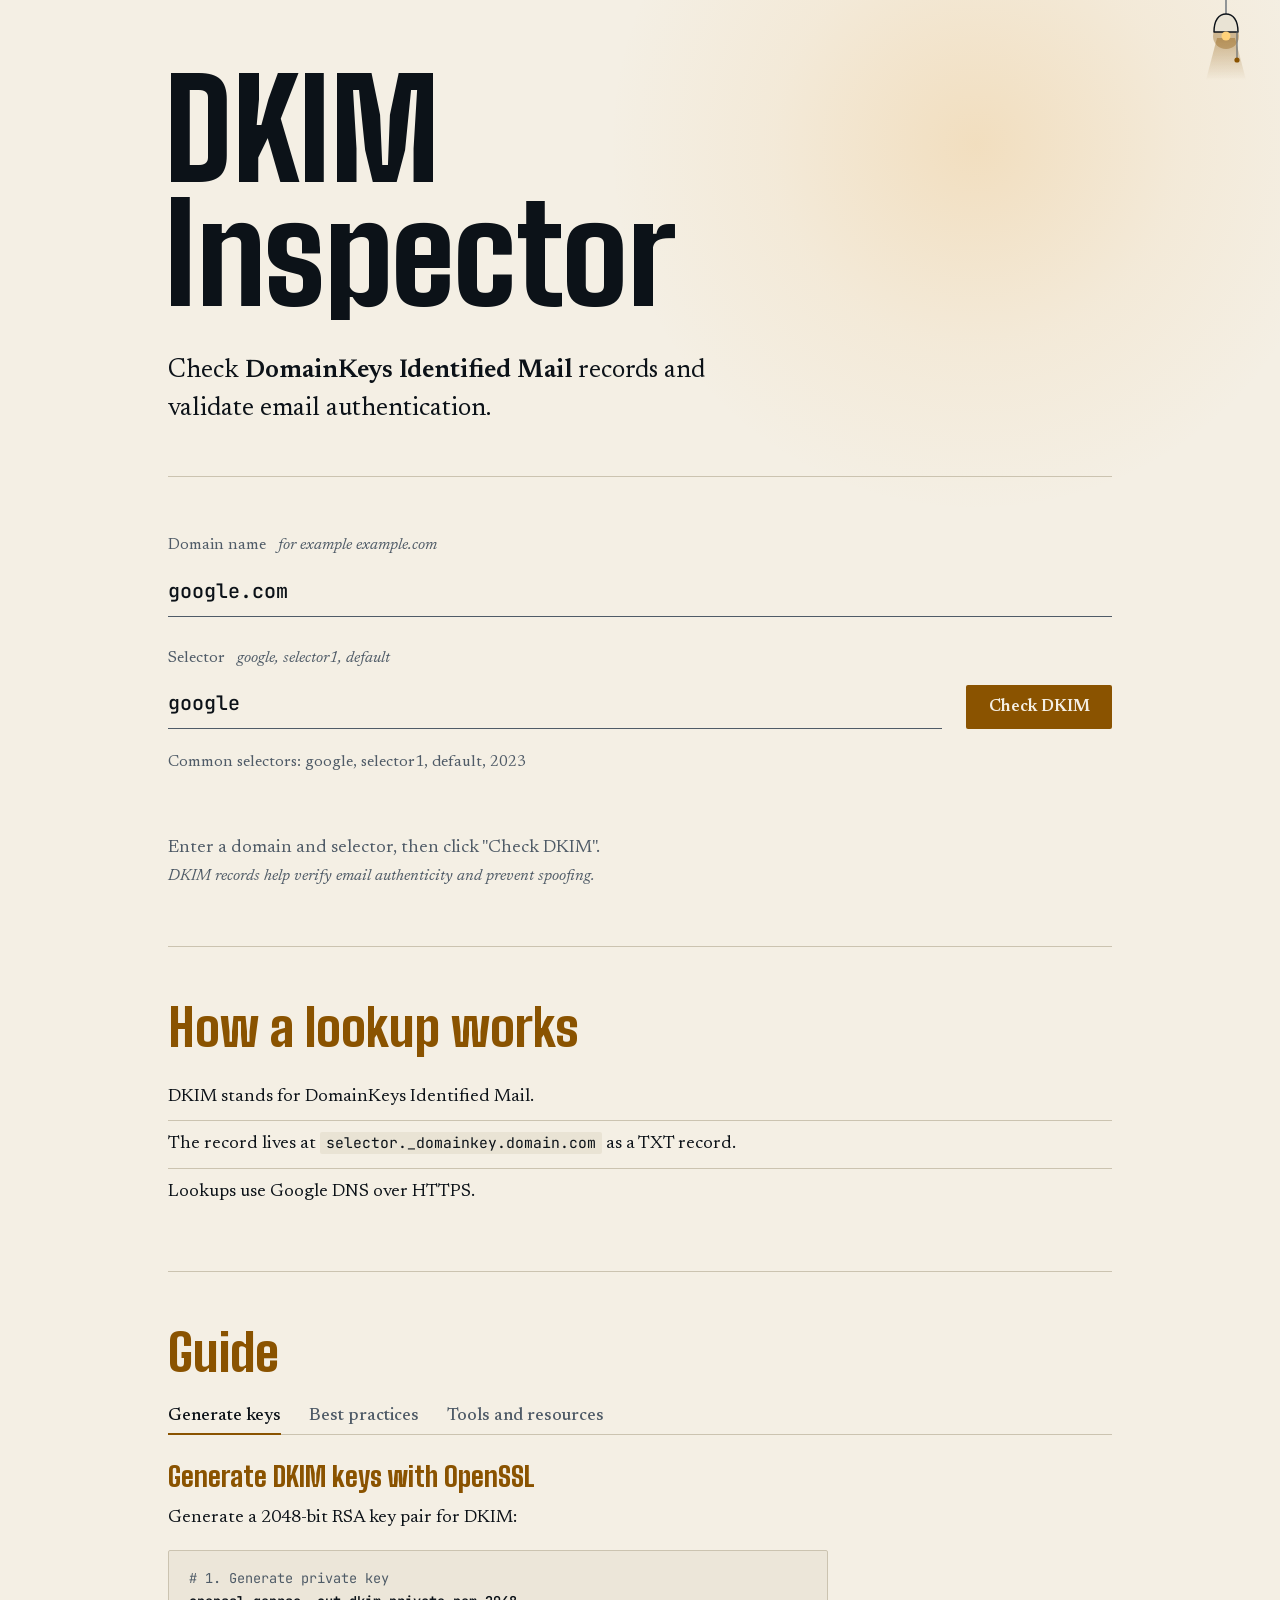
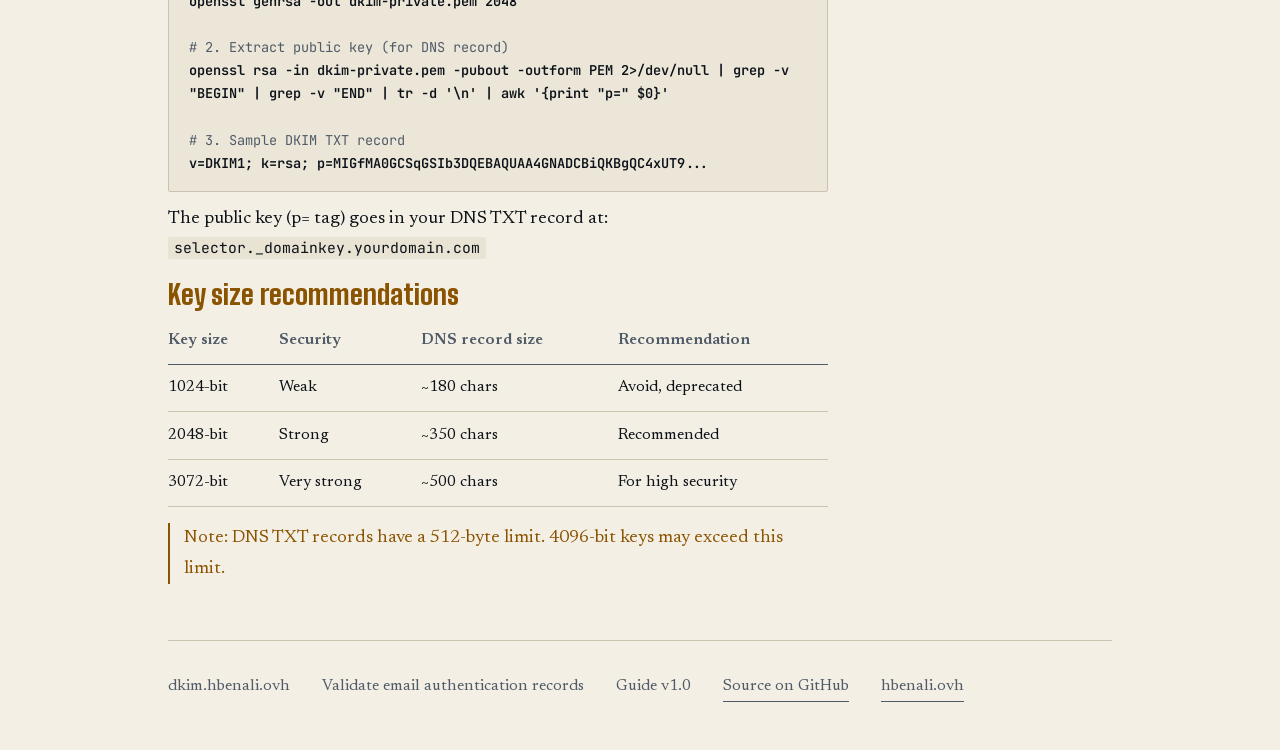
==== commit 52ed69ed: "feat: add a pull-cord lamp to switch between light and dark Lamp on is the light theme. The choice i" ====
--- a/index.html
+++ b/index.html
@@ -17,7 +17,8 @@
 
   <link rel="preload" as="font" type="font/woff2" href="/fonts/big-shoulders-latin-wght.woff2" crossorigin>
   <link rel="preload" as="font" type="font/woff2" href="/fonts/newsreader-latin-wght.woff2" crossorigin>
-  <link rel="stylesheet" href="/site.css?v=1">
+  <script src="/theme.js"></script>
+  <link rel="stylesheet" href="/site.css?v=2">
 </head>
 <body>
   <a class="skip" href="#lookup-h">Skip to the inspector</a>
--- a/site.css
+++ b/site.css
@@ -26,10 +26,10 @@
     color-scheme: dark;
 }
 
-/* Light: follows the system setting, no toggle. Dark above is the default and the identity.
+/* Light: follows the system setting until the lamp (theme.js) is used. Dark above is the default and the identity.
    Contrast on --ink (page) / --slate (surface): text 16:1, muted 6.0/5.4, accent 5.5/4.9, ok 5.2/4.7, fail 5.7/5.1. */
 @media (prefers-color-scheme: light) {
-    :root {
+    :root:not([data-theme="dark"]) {
         --ink: #f4efe4;
         --slate: #e9e3d4;
         --line: #cbc3b0;
@@ -43,6 +43,20 @@
         --wash: rgba(233, 227, 212, 0.7);
         color-scheme: light;
     }
+}
+:root[data-theme="light"] {
+    --ink: #f4efe4;
+    --slate: #e9e3d4;
+    --line: #cbc3b0;
+    --bone: #0c1218;
+    --mist: #4f5b67;
+    --sodium: #8a5300;
+    --verdigris: #1b7058;
+    --fail: #b3261e;
+    --glow: rgba(233, 162, 59, 0.22);
+    --glow-soft: rgba(233, 162, 59, 0.07);
+    --wash: rgba(233, 227, 212, 0.7);
+    color-scheme: light;
 }
 
 *, *::before, *::after { box-sizing: border-box; margin: 0; padding: 0; }
@@ -238,3 +252,53 @@
 @media (prefers-reduced-motion: reduce) {
     *, *::before, *::after { animation-duration: 0.01ms !important; animation-delay: 0s !important; transition-duration: 0.01ms !important; }
 }
+
+/* ---- Theme lamp: pull-cord switch (see theme.js). Lamp on = light theme. ---- */
+.theme-lamp {
+    position: absolute; /* scrolls away with the page; fixed on pages with a fixed bar, see below */
+    top: 0;
+    inset-inline-end: clamp(0.75rem, 3vw, 2rem);
+    z-index: 1000;
+    display: block;
+    width: 2.75rem;
+    height: 5.25rem;
+    padding: 0;
+    border: 0;
+    background: none;
+    cursor: pointer;
+    -webkit-tap-highlight-color: transparent;
+}
+/* Pages with a fixed top bar or fixed top-right controls: the lamp stays visible and the bar
+   reserves room for it (lamp offset + lamp width + gap), so it never covers a link. */
+html:has(.bar-inner) .theme-lamp,
+html:has(.controls) .theme-lamp { position: fixed; }
+.bar-inner { padding-inline-end: calc(clamp(0.75rem, 3vw, 2rem) + 2.75rem + 0.75rem); }
+.controls { right: calc(clamp(0.75rem, 3vw, 2rem) + 2.75rem + 0.75rem); }
+.theme-lamp svg { display: block; width: 100%; height: 100%; overflow: visible; pointer-events: none; }
+.lamp-wire { stroke: var(--mist); stroke-width: 1.2; }
+.lamp-shade { fill: var(--slate); stroke: var(--bone); stroke-width: 1.4; stroke-linejoin: round; }
+.lamp-bulb { fill: var(--line); transition: fill 0.4s; }
+.lamp-halo { fill: var(--sodium); opacity: 0; transition: opacity 0.5s; }
+.lamp-cone { fill: url(#lamp-cone); opacity: 0; transition: opacity 0.5s; }
+.lamp-stop-a { stop-color: var(--sodium); stop-opacity: 0.38; }
+.lamp-stop-b { stop-color: var(--sodium); stop-opacity: 0; }
+.lamp-cord { stroke: var(--mist); stroke-width: 1; }
+.lamp-bead { fill: var(--sodium); }
+.theme-lamp[data-on="true"] .lamp-bulb { fill: #ffd27a; }
+.theme-lamp[data-on="true"] .lamp-halo { opacity: 0.35; }
+.theme-lamp[data-on="true"] .lamp-cone { opacity: 1; }
+.lamp-swing { transform-box: view-box; transform-origin: 22px 0; animation: lamp-swing 0.9s ease-out; }
+.lamp-pull { animation: lamp-pull 0.45s cubic-bezier(0.3, 1.6, 0.5, 1); }
+@keyframes lamp-swing { 20% { transform: rotate(-5deg); } 45% { transform: rotate(3.5deg); } 70% { transform: rotate(-1.5deg); } }
+@keyframes lamp-pull { 35% { transform: translateY(10px); } }
+
+/* The theme switch is a plain cross-fade of the whole page. */
+html.theme-vt::view-transition-old(root) { animation: 0.45s ease both lamp-fade-out; }
+html.theme-vt::view-transition-new(root) { animation: 0.45s ease both lamp-fade-in; }
+@keyframes lamp-fade-out { to { opacity: 0; } }
+@keyframes lamp-fade-in { from { opacity: 0; } }
+
+@media (prefers-reduced-motion: reduce) {
+    .lamp-swing, .lamp-pull { animation: none; }
+    .lamp-bulb, .lamp-halo, .lamp-cone { transition: none; }
+}
